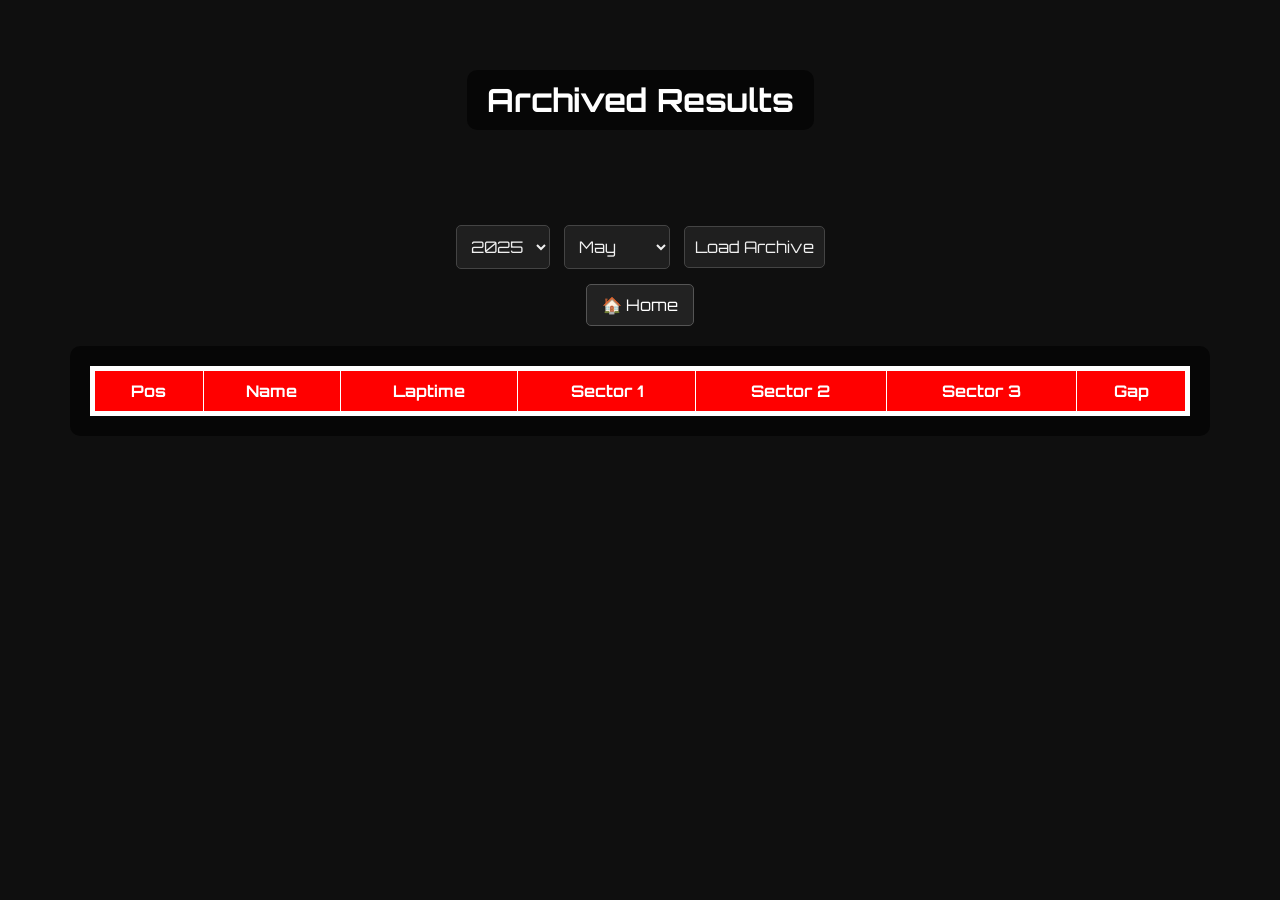
==== archive.html @ 59528e4c "small text update to correct formatting" ====
<!DOCTYPE html> 
<html lang="en">
<head>
  <meta charset="UTF-8" />
  <meta name="viewport" content="width=device-width, initial-scale=1" />
  <title>Archived Results</title>

  <link href="https://fonts.googleapis.com/css2?family=Orbitron:wght@400;700&display=swap" rel="stylesheet" />

  <style>
    body {
      font-family: 'Orbitron', sans-serif;
      margin: 0;
      background-color: #0f0f0f;
      color: #f0f0f0;
    }

    header {
      background: url('https://images.pexels.com/photos/2770516/pexels-photo-2770516.jpeg?auto=compress&cs=tinysrgb&w=1260&h=750&dpr=1') no-repeat center center;
      background-size: cover;
      height: 200px;
      display: flex;
      align-items: center;
      justify-content: center;
    }

    header h1 {
      background-color: rgba(0, 0, 0, 0.6);
      padding: 10px 20px;
      border-radius: 10px;
      font-size: 2em;
      color: #fff;
    }

    .controls {
      padding: 20px;
      text-align: center;
    }

    .controls select,
    .controls button {
      font-family: 'Orbitron', sans-serif;
      font-size: 1em;
      margin: 5px;
      padding: 10px;
      background-color: #1f1f1f;
      color: #f0f0f0;
      border: 1px solid #444;
      border-radius: 5px;
    }

    .controls button:hover {
      background-color: #333;
      cursor: pointer;
    }

    .home-button {
      margin-top: 10px;
      display: inline-block;
      text-decoration: none;
      font-family: 'Orbitron', sans-serif;
      font-size: 1em;
      background-color: #222;
      color: #fff;
      padding: 10px 15px;
      border-radius: 5px;
      border: 1px solid #555;
    }

    .home-button:hover {
      background-color: #444;
    }

    /* === Overlay container for the table === */
    .overlay {
      background-color: rgba(0, 0, 0, 0.6);
      padding: 20px;
      margin: 0 auto 40px;
      max-width: 1100px;
      border-radius: 10px;
    }

    /* === Table styling === */
    table {
      width: 100%;
      border-collapse: collapse;
      border: 5px solid white;
      font-size: 1em;
    }

    th, td {
      border: 1px solid white;
      padding: 10px;
      text-align: center;
      font-variant-numeric: tabular-nums;
    }

    th {
      background-color: red;
      color: white;
    }

    /* Medal row background colors */
    .gold {
      background-color: #ffd700;
      color: #000;
      font-weight: bold;
    }

    .silver {
      background-color: #c0c0c0;
      color: #000;
      font-weight: bold;
    }

    .bronze {
      background-color: #cd7f32;
      color: #000;
      font-weight: bold;
    }

    /* Fastest sector times styling */
    td.fastest {
      background-color: purple;
      color: white;
      font-weight: 700;
      font-family: 'Orbitron', monospace;
    }
  </style>
</head>

<body>
  <header>
    <h1 id="event-header">Archived Results</h1>
  </header>

  <div class="controls">
    <select id="yearSelect">
      <option value="2025">2025</option>
    </select>
    <select id="monthSelect">
      <option value="May">May</option>
      <option value="June">June</option>
      <option value="July">July</option>
       <option value="August">August</option>
    </select>
    <button onclick="loadArchive()">Load Archive</button>
    <br />
    <a class="home-button" href="index.html">🏠 Home</a>
  </div>

  <main>
    <div class="overlay">
      <table id="leaderboard">
        <thead>
          <tr>
            <th>Pos</th>
            <th>Name</th>
            <th>Laptime</th>
            <th>Sector 1</th>
            <th>Sector 2</th>
            <th>Sector 3</th>
            <th>Gap</th>
          </tr>
        </thead>
        <tbody></tbody>
      </table>
    </div>
  </main>

  <script>
    // Convert lap time string (e.g. "1:23.456" or "83.456") to seconds (number)
    function parseLapTime(lapTime) {
      if (!lapTime) return Infinity;
      const parts = lapTime.split(':');
      if (parts.length === 2) {
        // format mm:ss.sss
        return parseFloat(parts[0]) * 60 + parseFloat(parts[1]);
      } else {
        // format ss.sss
        return parseFloat(lapTime);
      }
    }

    // Format seconds back to mm:ss.sss or ss.sss string
    function formatLapTime(seconds) {
      if (seconds === Infinity) return '-';
      if (seconds >= 60) {
        const m = Math.floor(seconds / 60);
        const s = (seconds % 60).toFixed(3);
        return `${m}:${s.padStart(6, '0')}`;
      }
      return seconds.toFixed(3);
    }

    function loadArchive() {
      const year = document.getElementById('yearSelect').value;
      const month = document.getElementById('monthSelect').value;
      const filePath = `data/archive/${month.toUpperCase()}${year}_RESULTS.json`;

      fetch(filePath)
        .then(response => {
          if (!response.ok) throw new Error('Network response was not ok');
          return response.json();
        })
        .then(data => {
          const tbody = document.querySelector("#leaderboard tbody");
          tbody.innerHTML = "";

          // Set header
          document.getElementById('event-header').textContent = `${data.track} – ${data.variant} – ${data.car}`;

          // Sort results by lap time ascending
          const sortedResults = data.results.slice().sort((a, b) => {
            return parseLapTime(a.laptime) - parseLapTime(b.laptime);
          });

          const fastestTime = parseLapTime(sortedResults[0]?.laptime);

          // Find fastest sector times
          const fastestSector1 = Math.min(...sortedResults.map(r => parseLapTime(r.sector1)));
          const fastestSector2 = Math.min(...sortedResults.map(r => parseLapTime(r.sector2)));
          const fastestSector3 = Math.min(...sortedResults.map(r => parseLapTime(r.sector3)));

          sortedResults.forEach((entry, index) => {
            const row = document.createElement("tr");

            // Add medal classes
            if (index === 0) row.classList.add("gold");
            else if (index === 1) row.classList.add("silver");
            else if (index === 2) row.classList.add("bronze");

            // Calculate gap from fastest lap
            const lapSeconds = parseLapTime(entry.laptime);
            const gapSeconds = lapSeconds - fastestTime;

            row.innerHTML = `
              <td>${index + 1}</td>
              <td>${entry.name}</td>
              <td>${entry.laptime}</td>
              <td class="${parseLapTime(entry.sector1) === fastestSector1 ? 'fastest' : ''}">${entry.sector1}</td>
              <td class="${parseLapTime(entry.sector2) === fastestSector2 ? 'fastest' : ''}">${entry.sector2}</td>
              <td class="${parseLapTime(entry.sector3) === fastestSector3 ? 'fastest' : ''}">${entry.sector3}</td>
              <td>${gapSeconds === 0 ? '-' : '+' + formatLapTime(gapSeconds)}</td>
            `;
            tbody.appendChild(row);
          });
        })
        .catch(error => {
          console.error("Error loading archive:", error);
          document.querySelector("#leaderboard tbody").innerHTML = `<tr><td colspan="7">Error loading results</td></tr>`;
        });
    }
  </script>
</body>
</html>
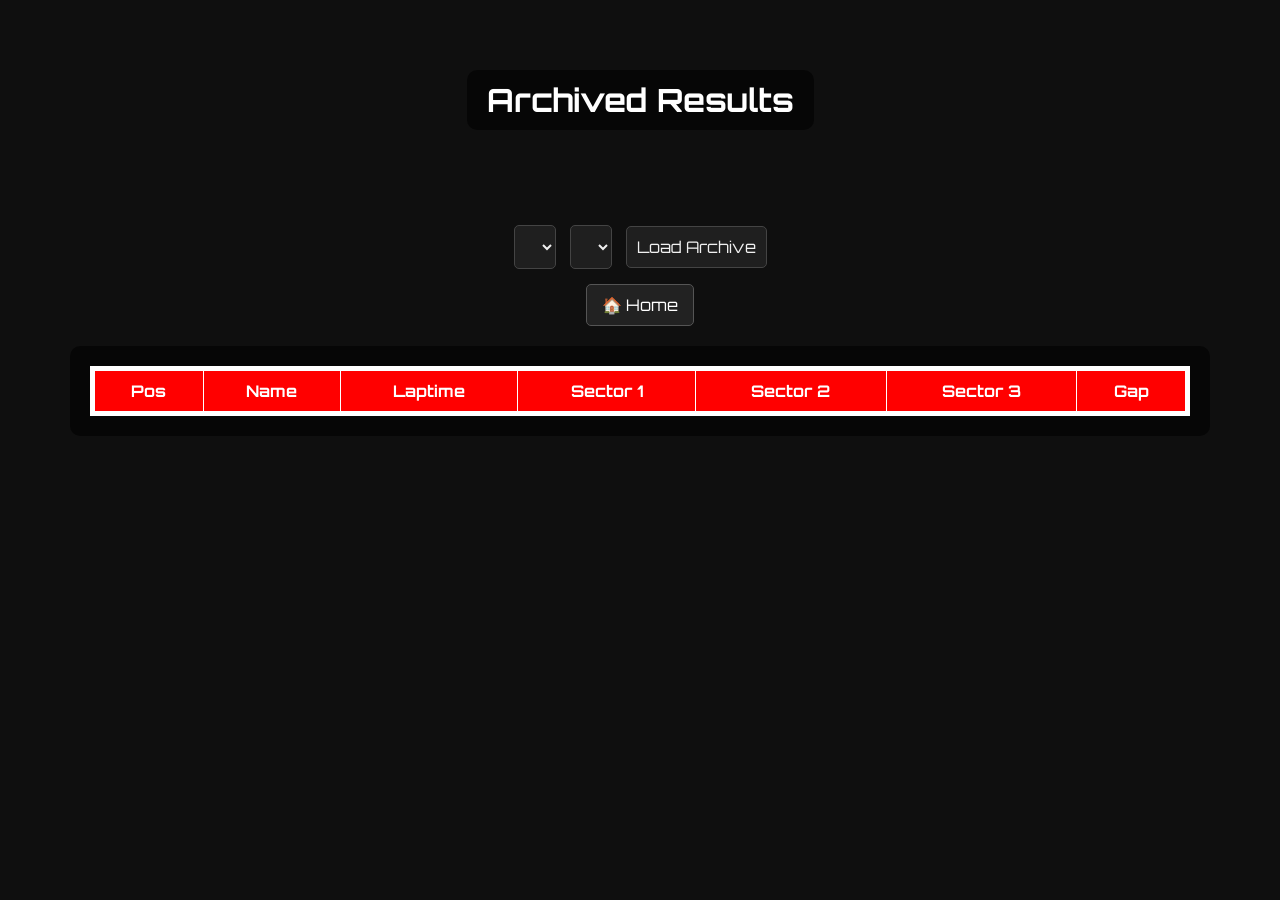
==== commit 58bf55a0: "dynamic drop down boxes reading from archive index" ====
--- a/archive.html
+++ b/archive.html
@@ -1,4 +1,4 @@
-<!DOCTYPE html> 
+<!DOCTYPE html>
 <html lang="en">
 <head>
   <meta charset="UTF-8" />
@@ -14,7 +14,6 @@
       background-color: #0f0f0f;
       color: #f0f0f0;
     }
-
     header {
       background: url('https://images.pexels.com/photos/2770516/pexels-photo-2770516.jpeg?auto=compress&cs=tinysrgb&w=1260&h=750&dpr=1') no-repeat center center;
       background-size: cover;
@@ -23,7 +22,6 @@
       align-items: center;
       justify-content: center;
     }
-
     header h1 {
       background-color: rgba(0, 0, 0, 0.6);
       padding: 10px 20px;
@@ -31,12 +29,10 @@
       font-size: 2em;
       color: #fff;
     }
-
     .controls {
       padding: 20px;
       text-align: center;
     }
-
     .controls select,
     .controls button {
       font-family: 'Orbitron', sans-serif;
@@ -48,12 +44,10 @@
       border: 1px solid #444;
       border-radius: 5px;
     }
-
     .controls button:hover {
       background-color: #333;
       cursor: pointer;
     }
-
     .home-button {
       margin-top: 10px;
       display: inline-block;
@@ -66,12 +60,9 @@
       border-radius: 5px;
       border: 1px solid #555;
     }
-
     .home-button:hover {
       background-color: #444;
     }
-
-    /* === Overlay container for the table === */
     .overlay {
       background-color: rgba(0, 0, 0, 0.6);
       padding: 20px;
@@ -79,47 +70,25 @@
       max-width: 1100px;
       border-radius: 10px;
     }
-
-    /* === Table styling === */
     table {
       width: 100%;
       border-collapse: collapse;
       border: 5px solid white;
       font-size: 1em;
     }
-
     th, td {
       border: 1px solid white;
       padding: 10px;
       text-align: center;
       font-variant-numeric: tabular-nums;
     }
-
     th {
       background-color: red;
       color: white;
     }
-
-    /* Medal row background colors */
-    .gold {
-      background-color: #ffd700;
-      color: #000;
-      font-weight: bold;
-    }
-
-    .silver {
-      background-color: #c0c0c0;
-      color: #000;
-      font-weight: bold;
-    }
-
-    .bronze {
-      background-color: #cd7f32;
-      color: #000;
-      font-weight: bold;
-    }
-
-    /* Fastest sector times styling */
+    .gold { background-color: #ffd700; color: #000; font-weight: bold; }
+    .silver { background-color: #c0c0c0; color: #000; font-weight: bold; }
+    .bronze { background-color: #cd7f32; color: #000; font-weight: bold; }
     td.fastest {
       background-color: purple;
       color: white;
@@ -135,15 +104,8 @@
   </header>
 
   <div class="controls">
-    <select id="yearSelect">
-      <option value="2025">2025</option>
-    </select>
-    <select id="monthSelect">
-      <option value="May">May</option>
-      <option value="June">June</option>
-      <option value="July">July</option>
-       <option value="August">August</option>
-    </select>
+    <select id="yearSelect"></select>
+    <select id="monthSelect"></select>
     <button onclick="loadArchive()">Load Archive</button>
     <br />
     <a class="home-button" href="index.html">🏠 Home</a>
@@ -169,20 +131,19 @@
   </main>
 
   <script>
-    // Convert lap time string (e.g. "1:23.456" or "83.456") to seconds (number)
+    const MONTH_ORDER = [
+      "January","February","March","April","May","June",
+      "July","August","September","October","November","December"
+    ];
+
     function parseLapTime(lapTime) {
       if (!lapTime) return Infinity;
       const parts = lapTime.split(':');
-      if (parts.length === 2) {
-        // format mm:ss.sss
-        return parseFloat(parts[0]) * 60 + parseFloat(parts[1]);
-      } else {
-        // format ss.sss
-        return parseFloat(lapTime);
-      }
-    }
-
-    // Format seconds back to mm:ss.sss or ss.sss string
+      return parts.length === 2
+        ? parseFloat(parts[0]) * 60 + parseFloat(parts[1])
+        : parseFloat(lapTime);
+    }
+
     function formatLapTime(seconds) {
       if (seconds === Infinity) return '-';
       if (seconds >= 60) {
@@ -193,10 +154,67 @@
       return seconds.toFixed(3);
     }
 
+    async function loadIndex() {
+      try {
+        const res = await fetch('data/archive/index.json');
+        if (!res.ok) throw new Error('Failed to load index.json');
+        const files = await res.json();
+
+        const entries = files.map(file => {
+          const match = file.match(/^([A-Z]+)(\d{4})_RESULTS\.json$/);
+          if (!match) return null;
+          const month = match[1];
+          const year = match[2];
+          return { file, month, year: parseInt(year) };
+        }).filter(Boolean);
+
+        const years = [...new Set(entries.map(e => e.year))].sort((a,b) => b - a);
+
+        const yearSelect = document.getElementById('yearSelect');
+        const monthSelect = document.getElementById('monthSelect');
+
+        years.forEach(y => {
+          const opt = document.createElement('option');
+          opt.value = y;
+          opt.textContent = y;
+          yearSelect.appendChild(opt);
+        });
+
+        yearSelect.addEventListener('change', () => {
+          populateMonths(entries, parseInt(yearSelect.value));
+        });
+
+        populateMonths(entries, years[0]);
+      } catch (err) {
+        console.error('Error loading index.json:', err);
+      }
+    }
+
+    function populateMonths(entries, year) {
+      const monthSelect = document.getElementById('monthSelect');
+      monthSelect.innerHTML = '';
+
+      const monthsForYear = entries
+        .filter(e => e.year === year)
+        .map(e => e.month)
+        .sort((a, b) => MONTH_ORDER.indexOf(capitalize(a)) - MONTH_ORDER.indexOf(capitalize(b)));
+
+      monthsForYear.forEach(m => {
+        const opt = document.createElement('option');
+        opt.value = capitalize(m);
+        opt.textContent = capitalize(m);
+        monthSelect.appendChild(opt);
+      });
+    }
+
+    function capitalize(s) {
+      return s.charAt(0) + s.slice(1).toLowerCase();
+    }
+
     function loadArchive() {
       const year = document.getElementById('yearSelect').value;
-      const month = document.getElementById('monthSelect').value;
-      const filePath = `data/archive/${month.toUpperCase()}${year}_RESULTS.json`;
+      const month = document.getElementById('monthSelect').value.toUpperCase();
+      const filePath = `data/archive/${month}${year}_RESULTS.json`;
 
       fetch(filePath)
         .then(response => {
@@ -207,30 +225,24 @@
           const tbody = document.querySelector("#leaderboard tbody");
           tbody.innerHTML = "";
 
-          // Set header
-          document.getElementById('event-header').textContent = `${data.track} – ${data.variant} – ${data.car}`;
-
-          // Sort results by lap time ascending
-          const sortedResults = data.results.slice().sort((a, b) => {
-            return parseLapTime(a.laptime) - parseLapTime(b.laptime);
-          });
+          document.getElementById('event-header').textContent =
+            `${data.track} – ${data.variant} – ${data.car}`;
+
+          const sortedResults = data.results.slice().sort((a, b) =>
+            parseLapTime(a.laptime) - parseLapTime(b.laptime)
+          );
 
           const fastestTime = parseLapTime(sortedResults[0]?.laptime);
-
-          // Find fastest sector times
           const fastestSector1 = Math.min(...sortedResults.map(r => parseLapTime(r.sector1)));
           const fastestSector2 = Math.min(...sortedResults.map(r => parseLapTime(r.sector2)));
           const fastestSector3 = Math.min(...sortedResults.map(r => parseLapTime(r.sector3)));
 
           sortedResults.forEach((entry, index) => {
             const row = document.createElement("tr");
-
-            // Add medal classes
             if (index === 0) row.classList.add("gold");
             else if (index === 1) row.classList.add("silver");
             else if (index === 2) row.classList.add("bronze");
 
-            // Calculate gap from fastest lap
             const lapSeconds = parseLapTime(entry.laptime);
             const gapSeconds = lapSeconds - fastestTime;
 
@@ -248,9 +260,12 @@
         })
         .catch(error => {
           console.error("Error loading archive:", error);
-          document.querySelector("#leaderboard tbody").innerHTML = `<tr><td colspan="7">Error loading results</td></tr>`;
+          document.querySelector("#leaderboard tbody").innerHTML =
+            `<tr><td colspan="7">Error loading results</td></tr>`;
         });
     }
+
+    loadIndex();
   </script>
 </body>
 </html>
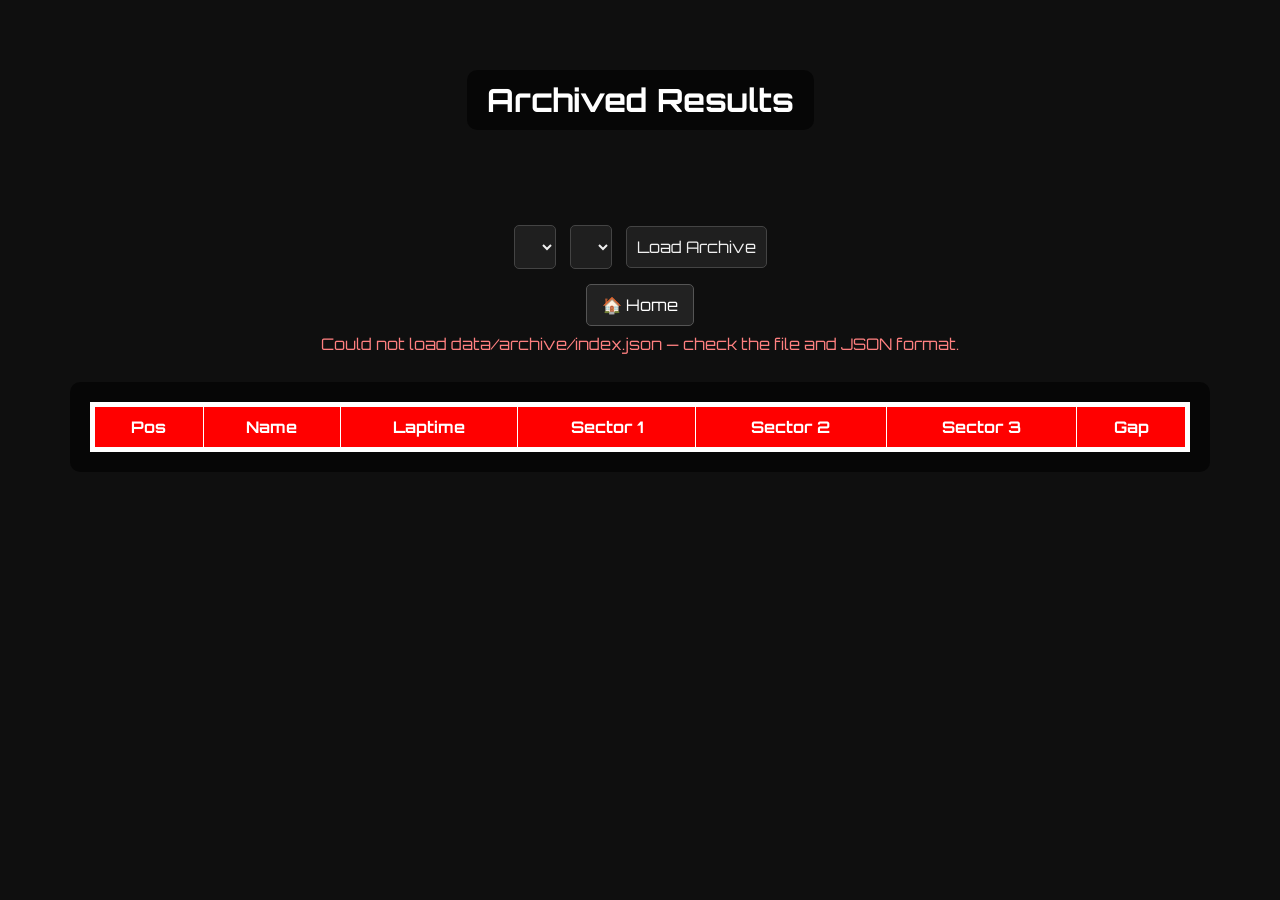
==== commit 9d775cb2: "archieve bug squashing" ====
--- a/archive.html
+++ b/archive.html
@@ -95,6 +95,7 @@
       font-weight: 700;
       font-family: 'Orbitron', monospace;
     }
+    #error-message { color: #ff8080; text-align:center; margin: 8px 0; }
   </style>
 </head>
 
@@ -109,6 +110,7 @@
     <button onclick="loadArchive()">Load Archive</button>
     <br />
     <a class="home-button" href="index.html">🏠 Home</a>
+    <div id="error-message"></div>
   </div>
 
   <main>
@@ -131,17 +133,19 @@
   </main>
 
   <script>
-    const MONTH_ORDER = [
-      "January","February","March","April","May","June",
-      "July","August","September","October","November","December"
-    ];
+    // month ordering
+    const MONTH_ORDER = ["January","February","March","April","May","June","July","August","September","October","November","December"];
+
+    function capitalize(s){
+      if(!s) return s;
+      return s[0].toUpperCase() + s.slice(1).toLowerCase();
+    }
 
     function parseLapTime(lapTime) {
       if (!lapTime) return Infinity;
-      const parts = lapTime.split(':');
-      return parts.length === 2
-        ? parseFloat(parts[0]) * 60 + parseFloat(parts[1])
-        : parseFloat(lapTime);
+      const parts = String(lapTime).split(':');
+      if (parts.length === 2) return parseFloat(parts[0]) * 60 + parseFloat(parts[1]);
+      return parseFloat(lapTime);
     }
 
     function formatLapTime(seconds) {
@@ -154,24 +158,58 @@
       return seconds.toFixed(3);
     }
 
+    // Robust index.json loader and dropdown population
     async function loadIndex() {
+      const errEl = document.getElementById('error-message');
       try {
-        const res = await fetch('data/archive/index.json');
-        if (!res.ok) throw new Error('Failed to load index.json');
-        const files = await res.json();
-
-        const entries = files.map(file => {
-          const match = file.match(/^([A-Z]+)(\d{4})_RESULTS\.json$/);
-          if (!match) return null;
-          const month = match[1];
-          const year = match[2];
-          return { file, month, year: parseInt(year) };
+        // no-cache to make sure you're seeing latest index
+        const res = await fetch('data/archive/index.json', { cache: 'no-store' });
+        if (!res.ok) throw new Error(`index.json fetch failed (${res.status})`);
+        const raw = await res.json();
+        console.log('index.json content:', raw);
+
+        // Normalize into an array of filename strings
+        let files = [];
+        if (Array.isArray(raw)) {
+          files = raw.slice();
+        } else if (typeof raw === 'object' && raw !== null) {
+          // if it's an object attempt to find a files array or values
+          if (Array.isArray(raw.files)) files = raw.files.slice();
+          else {
+            // flatten object values and pull strings
+            files = Object.values(raw).flat().filter(Boolean);
+          }
+        }
+
+        // map to just the filename (strip paths)
+        files = files.map(f => {
+          if (typeof f !== 'string') return null;
+          const parts = f.split('/');
+          return parts[parts.length - 1].trim();
         }).filter(Boolean);
 
+        // parse filenames like "MAY2025_RESULTS.json" (case-insensitive)
+        const entries = files.map(fn => {
+          const m = fn.match(/([A-Za-z]+)(\d{4})_RESULTS\.json$/i);
+          if (!m) return null;
+          const month = capitalize(m[1]);
+          const year = parseInt(m[2], 10);
+          return { file: fn, month, year };
+        }).filter(Boolean);
+
+        if (entries.length === 0) {
+          errEl.textContent = "No valid archive files found in data/archive/index.json.";
+          console.warn('No parseable entries from index.json:', files);
+          return;
+        }
+
+        // build year list (unique, newest first)
         const years = [...new Set(entries.map(e => e.year))].sort((a,b) => b - a);
 
         const yearSelect = document.getElementById('yearSelect');
         const monthSelect = document.getElementById('monthSelect');
+        yearSelect.innerHTML = '';
+        monthSelect.innerHTML = '';
 
         years.forEach(y => {
           const opt = document.createElement('option');
@@ -180,13 +218,15 @@
           yearSelect.appendChild(opt);
         });
 
-        yearSelect.addEventListener('change', () => {
-          populateMonths(entries, parseInt(yearSelect.value));
-        });
-
+        // when the year changes we populate months for that year
+        yearSelect.addEventListener('change', () => populateMonths(entries, parseInt(yearSelect.value, 10)));
+
+        // populate months for the newest year by default
         populateMonths(entries, years[0]);
+        errEl.textContent = ''; // clear any previous error
       } catch (err) {
         console.error('Error loading index.json:', err);
+        document.getElementById('error-message').textContent = 'Could not load data/archive/index.json — check the file and JSON format.';
       }
     }
 
@@ -194,77 +234,107 @@
       const monthSelect = document.getElementById('monthSelect');
       monthSelect.innerHTML = '';
 
-      const monthsForYear = entries
+      // get months available for year; dedupe and sort by MONTH_ORDER
+      const monthsSet = entries
         .filter(e => e.year === year)
-        .map(e => e.month)
-        .sort((a, b) => MONTH_ORDER.indexOf(capitalize(a)) - MONTH_ORDER.indexOf(capitalize(b)));
-
-      monthsForYear.forEach(m => {
+        .map(e => e.month);
+
+      const uniqueMonths = [...new Set(monthsSet)].sort((a,b) => {
+        return MONTH_ORDER.indexOf(capitalize(a)) - MONTH_ORDER.indexOf(capitalize(b));
+      });
+
+      // Fill select in calendar order (Jan -> Dec)
+      uniqueMonths.forEach(m => {
         const opt = document.createElement('option');
-        opt.value = capitalize(m);
-        opt.textContent = capitalize(m);
+        opt.value = m;
+        opt.textContent = m;
         monthSelect.appendChild(opt);
       });
-    }
-
-    function capitalize(s) {
-      return s.charAt(0) + s.slice(1).toLowerCase();
-    }
-
-    function loadArchive() {
+
+      // Select latest available month by default (the last item because sorted Jan->Dec)
+      if (uniqueMonths.length) {
+        monthSelect.selectedIndex = uniqueMonths.length - 1;
+      }
+    }
+
+    // load the chosen archive file and display it
+    async function loadArchive() {
       const year = document.getElementById('yearSelect').value;
-      const month = document.getElementById('monthSelect').value.toUpperCase();
-      const filePath = `data/archive/${month}${year}_RESULTS.json`;
-
-      fetch(filePath)
-        .then(response => {
-          if (!response.ok) throw new Error('Network response was not ok');
-          return response.json();
-        })
-        .then(data => {
-          const tbody = document.querySelector("#leaderboard tbody");
-          tbody.innerHTML = "";
-
-          document.getElementById('event-header').textContent =
-            `${data.track} – ${data.variant} – ${data.car}`;
-
-          const sortedResults = data.results.slice().sort((a, b) =>
-            parseLapTime(a.laptime) - parseLapTime(b.laptime)
-          );
-
-          const fastestTime = parseLapTime(sortedResults[0]?.laptime);
-          const fastestSector1 = Math.min(...sortedResults.map(r => parseLapTime(r.sector1)));
-          const fastestSector2 = Math.min(...sortedResults.map(r => parseLapTime(r.sector2)));
-          const fastestSector3 = Math.min(...sortedResults.map(r => parseLapTime(r.sector3)));
-
-          sortedResults.forEach((entry, index) => {
-            const row = document.createElement("tr");
-            if (index === 0) row.classList.add("gold");
-            else if (index === 1) row.classList.add("silver");
-            else if (index === 2) row.classList.add("bronze");
-
-            const lapSeconds = parseLapTime(entry.laptime);
-            const gapSeconds = lapSeconds - fastestTime;
-
-            row.innerHTML = `
-              <td>${index + 1}</td>
-              <td>${entry.name}</td>
-              <td>${entry.laptime}</td>
-              <td class="${parseLapTime(entry.sector1) === fastestSector1 ? 'fastest' : ''}">${entry.sector1}</td>
-              <td class="${parseLapTime(entry.sector2) === fastestSector2 ? 'fastest' : ''}">${entry.sector2}</td>
-              <td class="${parseLapTime(entry.sector3) === fastestSector3 ? 'fastest' : ''}">${entry.sector3}</td>
-              <td>${gapSeconds === 0 ? '-' : '+' + formatLapTime(gapSeconds)}</td>
-            `;
-            tbody.appendChild(row);
-          });
-        })
-        .catch(error => {
-          console.error("Error loading archive:", error);
-          document.querySelector("#leaderboard tbody").innerHTML =
-            `<tr><td colspan="7">Error loading results</td></tr>`;
+      const month = document.getElementById('monthSelect').value;
+      if (!year || !month) {
+        document.getElementById('error-message').textContent = 'Please select year and month.';
+        return;
+      }
+      document.getElementById('error-message').textContent = '';
+
+      // fetch index.json again to find the exact filename (safer than constructing name)
+      try {
+        const res = await fetch('data/archive/index.json', { cache: 'no-store' });
+        const raw = await res.json();
+        let files = Array.isArray(raw) ? raw.slice() : (Array.isArray(raw.files) ? raw.files.slice() : Object.values(raw).flat());
+        files = files.map(f => (typeof f === 'string' ? f.split('/').pop().trim() : null)).filter(Boolean);
+
+        // find the entry matching month/year (case-insensitive)
+        const match = files.find(fn => {
+          const m = fn.match(/([A-Za-z]+)(\d{4})_RESULTS\.json$/i);
+          if (!m) return false;
+          return m[1].toLowerCase() === month.toLowerCase() && m[2] === String(year);
         });
-    }
-
+
+        if (!match) {
+          document.querySelector("#leaderboard tbody").innerHTML = `<tr><td colspan="7">Archive file not listed in index.json</td></tr>`;
+          return;
+        }
+
+        const filePath = `data/archive/${match}`;
+        const r = await fetch(filePath, { cache: 'no-store' });
+        if (!r.ok) throw new Error(`Failed to fetch ${filePath} (${r.status})`);
+        const data = await r.json();
+
+        // populate table
+        const tbody = document.querySelector("#leaderboard tbody");
+        tbody.innerHTML = '';
+
+        document.getElementById('event-header').textContent = `${data.track} – ${data.variant || ''} – ${data.car}`;
+
+        const sortedResults = (data.results || []).slice().sort((a,b) => parseLapTime(a.laptime) - parseLapTime(b.laptime));
+        if (sortedResults.length === 0) {
+          tbody.innerHTML = `<tr><td colspan="7">No results in this archive file.</td></tr>`;
+          return;
+        }
+
+        const fastestTime = parseLapTime(sortedResults[0].laptime);
+        const fastestSector1 = Math.min(...sortedResults.map(r => parseLapTime(r.sector1)));
+        const fastestSector2 = Math.min(...sortedResults.map(r => parseLapTime(r.sector2)));
+        const fastestSector3 = Math.min(...sortedResults.map(r => parseLapTime(r.sector3)));
+
+        sortedResults.forEach((entry, index) => {
+          const row = document.createElement('tr');
+          if (index === 0) row.classList.add('gold');
+          else if (index === 1) row.classList.add('silver');
+          else if (index === 2) row.classList.add('bronze');
+
+          const lapSeconds = parseLapTime(entry.laptime);
+          const gapSeconds = lapSeconds - fastestTime;
+          row.innerHTML = `
+            <td>${index + 1}</td>
+            <td>${entry.name}</td>
+            <td>${entry.laptime}</td>
+            <td class="${parseLapTime(entry.sector1) === fastestSector1 ? 'fastest' : ''}">${entry.sector1}</td>
+            <td class="${parseLapTime(entry.sector2) === fastestSector2 ? 'fastest' : ''}">${entry.sector2}</td>
+            <td class="${parseLapTime(entry.sector3) === fastestSector3 ? 'fastest' : ''}">${entry.sector3}</td>
+            <td>${gapSeconds === 0 ? '-' : '+' + formatLapTime(gapSeconds)}</td>
+          `;
+          tbody.appendChild(row);
+        });
+
+      } catch (err) {
+        console.error('Error loading archive:', err);
+        document.querySelector("#leaderboard tbody").innerHTML = `<tr><td colspan="7">Error loading results</td></tr>`;
+      }
+    }
+
+    // start
     loadIndex();
   </script>
 </body>
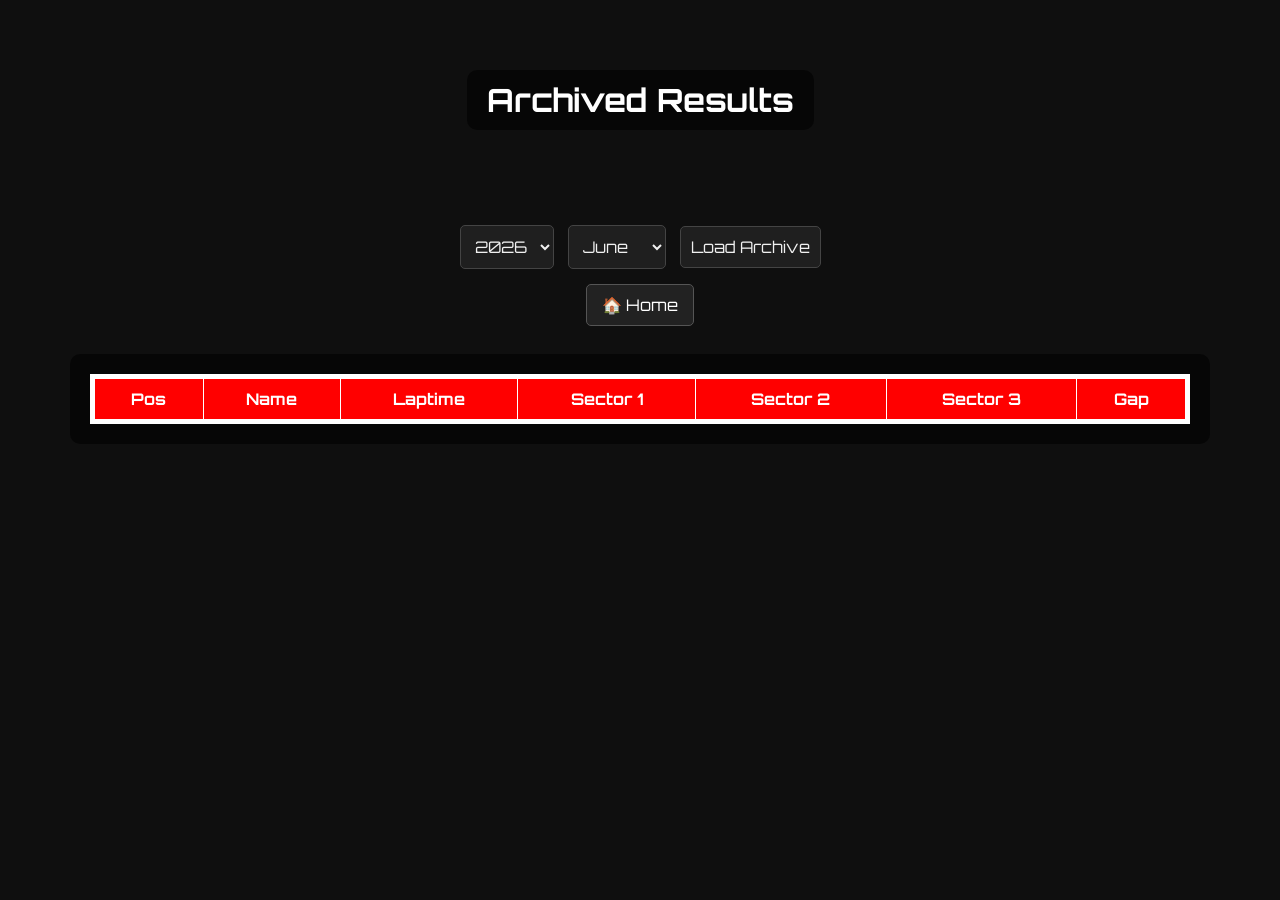
==== commit f610b886: "Add Monthly TT PB asterisk display" ====
--- a/archive.html
+++ b/archive.html
@@ -95,6 +95,29 @@
       font-weight: 700;
       font-family: 'Orbitron', monospace;
     }
+    .lap-pb-wrap {
+      position: relative;
+      display: inline-block;
+    }
+
+    .lap-pb-asterisk {
+      position: absolute;
+      left: 100%;
+      top: -0.35em;
+      margin-left: 1px;
+      font-size: 0.68em;
+      line-height: 1;
+      font-weight: 700;
+    }
+
+    .pb-footnote {
+      margin: 8px 0 0;
+      text-align: right;
+      font-size: 0.75rem;
+      color: #ffd166;
+      font-weight: 700;
+    }
+
     #error-message { color: #ff8080; text-align:center; margin: 8px 0; }
   </style>
 </head>
@@ -129,6 +152,7 @@
         </thead>
         <tbody></tbody>
       </table>
+      <div id="pb-footnote" class="pb-footnote" hidden>* PB not set during this Monthly TT.</div>
     </div>
   </main>
 
@@ -294,6 +318,9 @@
         // populate table
         const tbody = document.querySelector("#leaderboard tbody");
         tbody.innerHTML = '';
+        const pbFootnote = document.getElementById('pb-footnote');
+        let hasPbWarning = false;
+        pbFootnote.hidden = true;
 
         document.getElementById('event-header').textContent = `${data.track} – ${data.variant || ''} – ${data.car}`;
 
@@ -316,10 +343,19 @@
 
           const lapSeconds = parseLapTime(entry.laptime);
           const gapSeconds = lapSeconds - fastestTime;
+          const pbDuringChallenge = entry.pb_during_challenge;
+          const lapDisplay = pbDuringChallenge === false
+            ? `<span class="lap-pb-wrap">${entry.laptime}<span class="lap-pb-asterisk">*</span></span>`
+            : entry.laptime;
+
+          if (pbDuringChallenge === false) {
+            hasPbWarning = true;
+          }
+
           row.innerHTML = `
             <td>${index + 1}</td>
             <td>${entry.name}</td>
-            <td>${entry.laptime}</td>
+            <td>${lapDisplay}</td>
             <td class="${parseLapTime(entry.sector1) === fastestSector1 ? 'fastest' : ''}">${entry.sector1}</td>
             <td class="${parseLapTime(entry.sector2) === fastestSector2 ? 'fastest' : ''}">${entry.sector2}</td>
             <td class="${parseLapTime(entry.sector3) === fastestSector3 ? 'fastest' : ''}">${entry.sector3}</td>
@@ -328,6 +364,8 @@
           tbody.appendChild(row);
         });
 
+        pbFootnote.hidden = !hasPbWarning;
+
       } catch (err) {
         console.error('Error loading archive:', err);
         document.querySelector("#leaderboard tbody").innerHTML = `<tr><td colspan="7">Error loading results</td></tr>`;
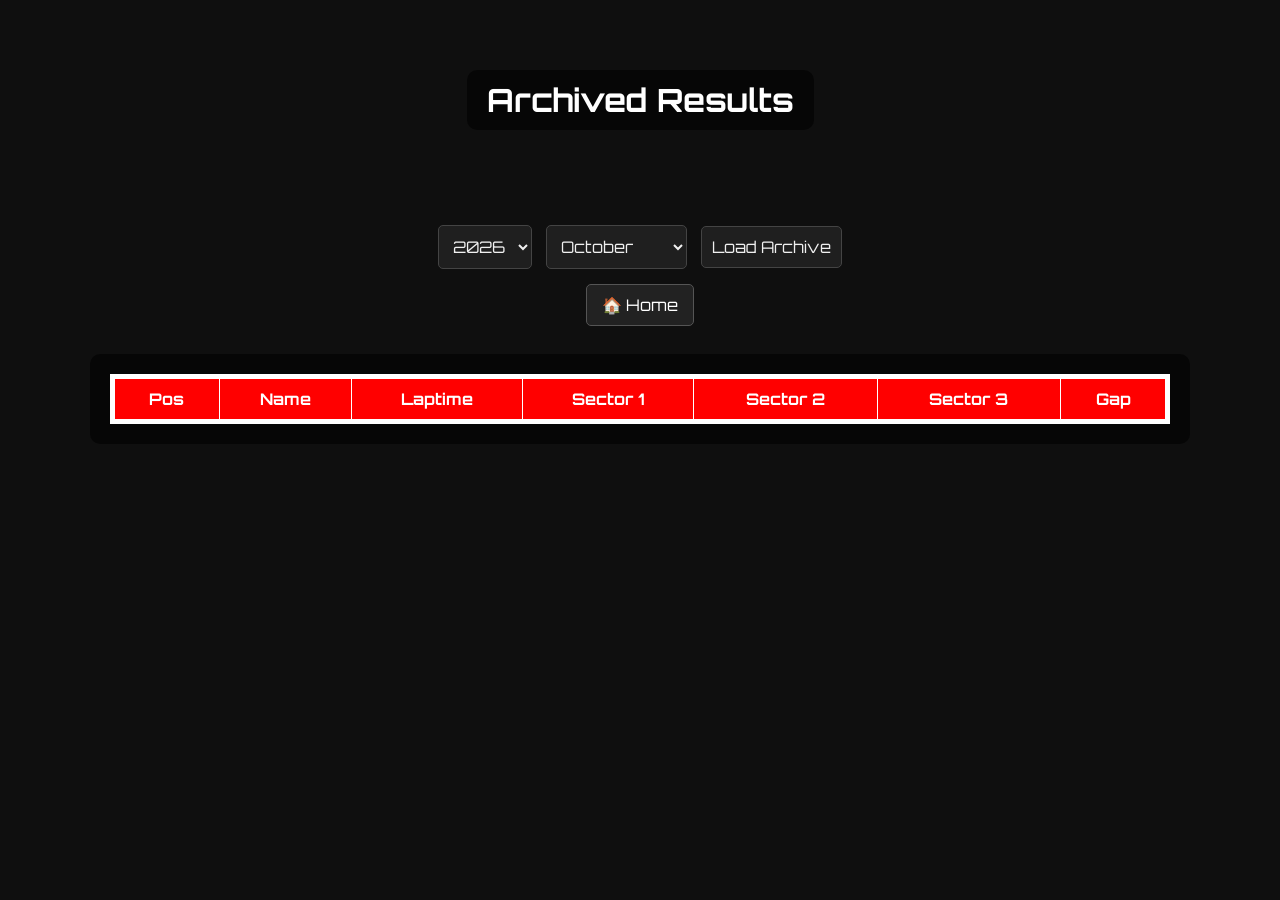
==== commit 0fc6b059: "Fix mobile leaderboard overflow in archive.html" ====
--- a/archive.html
+++ b/archive.html
@@ -13,6 +13,7 @@
       margin: 0;
       background-color: #0f0f0f;
       color: #f0f0f0;
+      overflow-x: hidden;
     }
     header {
       background: url('https://images.pexels.com/photos/2770516/pexels-photo-2770516.jpeg?auto=compress&cs=tinysrgb&w=1260&h=750&dpr=1') no-repeat center center;
@@ -63,15 +64,32 @@
     .home-button:hover {
       background-color: #444;
     }
+    main { box-sizing: border-box; min-width: 0; }
     .overlay {
+      box-sizing: border-box;
+      width: calc(100% - 24px);
+      min-width: 0;
       background-color: rgba(0, 0, 0, 0.6);
       padding: 20px;
       margin: 0 auto 40px;
       max-width: 1100px;
       border-radius: 10px;
     }
+    .leaderboard-scroll {
+      width: 100%;
+      max-width: 100%;
+      overflow-x: auto;
+      -webkit-overflow-scrolling: touch;
+    }
+    .table-scroll-hint {
+      display: none;
+      margin: 0 0 10px;
+      font-size: 0.8rem;
+      color: #d8e5ee;
+    }
     table {
       width: 100%;
+      min-width: 730px;
       border-collapse: collapse;
       border: 5px solid white;
       font-size: 1em;
@@ -118,6 +136,12 @@
       font-weight: 700;
     }
 
+    @media (max-width: 760px) {
+      .overlay { padding: 12px; }
+      .table-scroll-hint { display: block; }
+      header { padding: 12px; box-sizing: border-box; text-align: center; }
+      header h1 { padding: 12px; font-size: clamp(1.25rem, 5vw, 2rem); }
+    }
     #error-message { color: #ff8080; text-align:center; margin: 8px 0; }
   </style>
 </head>
@@ -138,6 +162,8 @@
 
   <main>
     <div class="overlay">
+      <p class="table-scroll-hint">Swipe sideways across the table to see all sectors and the gap.</p>
+      <div class="leaderboard-scroll" role="region" aria-label="Archived leaderboard, scroll horizontally for more columns" tabindex="0">
       <table id="leaderboard">
         <thead>
           <tr>
@@ -152,6 +178,7 @@
         </thead>
         <tbody></tbody>
       </table>
+      </div>
       <div id="pb-footnote" class="pb-footnote" hidden>* PB not set during this Monthly TT.</div>
     </div>
   </main>
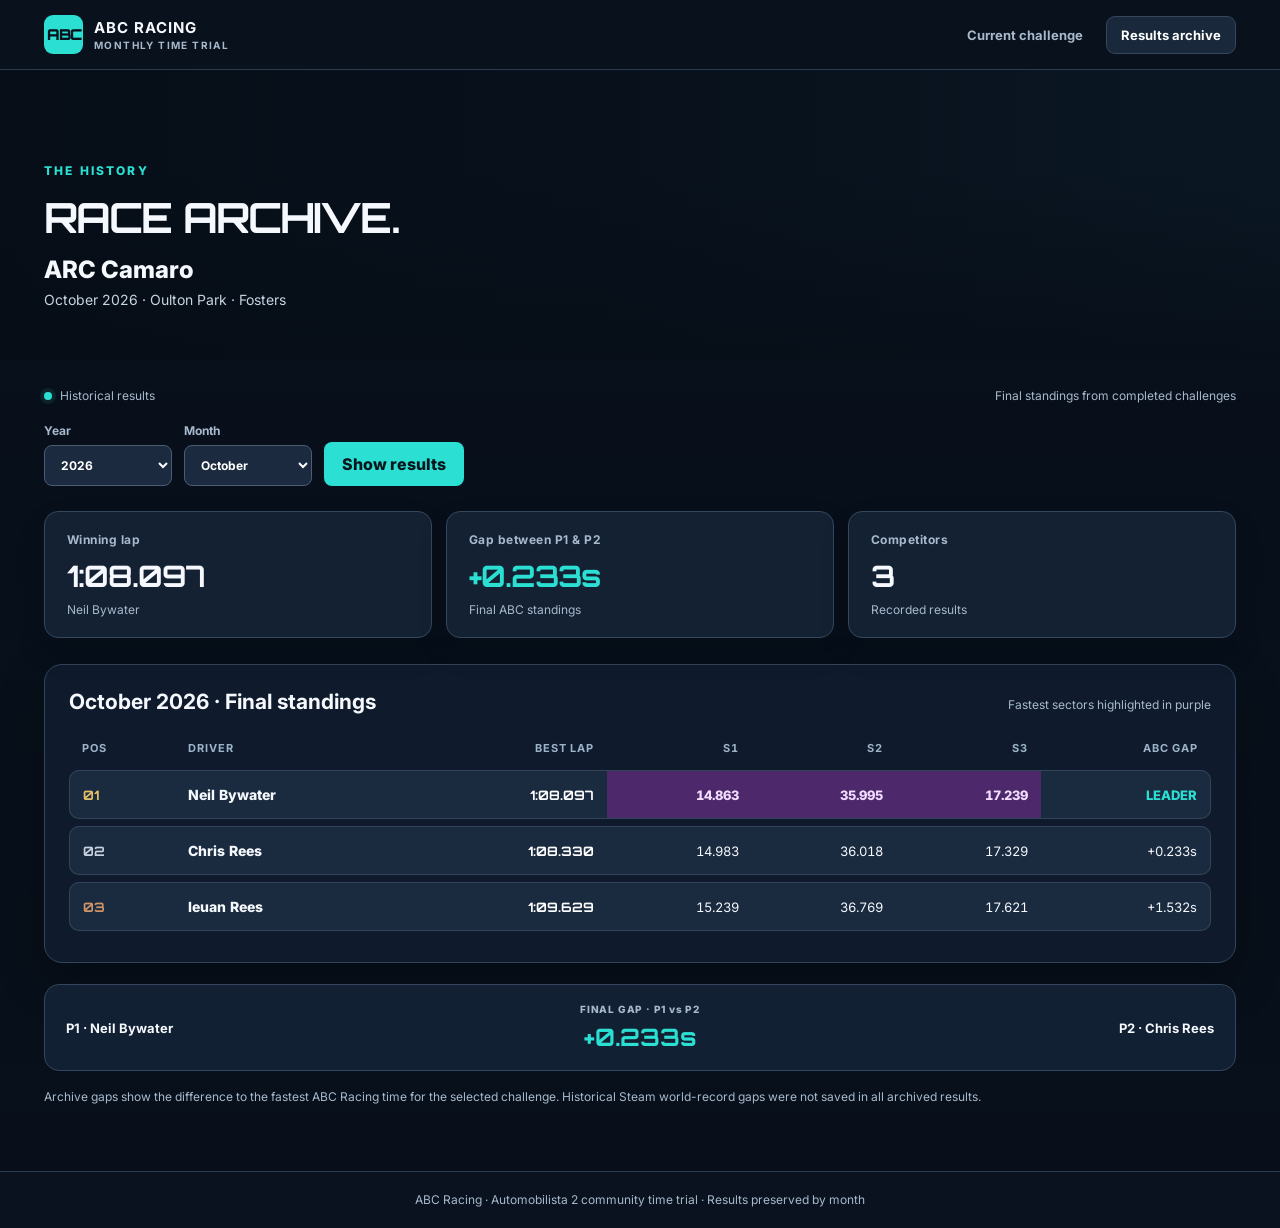
==== commit a0170a09: "Redesign archive.html for responsive racing results" ====
--- a/archive.html
+++ b/archive.html
@@ -1,406 +1,55 @@
-<!DOCTYPE html>
-<html lang="en">
-<head>
-  <meta charset="UTF-8" />
-  <meta name="viewport" content="width=device-width, initial-scale=1" />
-  <title>Archived Results</title>
-
-  <link href="https://fonts.googleapis.com/css2?family=Orbitron:wght@400;700&display=swap" rel="stylesheet" />
-
-  <style>
-    body {
-      font-family: 'Orbitron', sans-serif;
-      margin: 0;
-      background-color: #0f0f0f;
-      color: #f0f0f0;
-      overflow-x: hidden;
-    }
-    header {
-      background: url('https://images.pexels.com/photos/2770516/pexels-photo-2770516.jpeg?auto=compress&cs=tinysrgb&w=1260&h=750&dpr=1') no-repeat center center;
-      background-size: cover;
-      height: 200px;
-      display: flex;
-      align-items: center;
-      justify-content: center;
-    }
-    header h1 {
-      background-color: rgba(0, 0, 0, 0.6);
-      padding: 10px 20px;
-      border-radius: 10px;
-      font-size: 2em;
-      color: #fff;
-    }
-    .controls {
-      padding: 20px;
-      text-align: center;
-    }
-    .controls select,
-    .controls button {
-      font-family: 'Orbitron', sans-serif;
-      font-size: 1em;
-      margin: 5px;
-      padding: 10px;
-      background-color: #1f1f1f;
-      color: #f0f0f0;
-      border: 1px solid #444;
-      border-radius: 5px;
-    }
-    .controls button:hover {
-      background-color: #333;
-      cursor: pointer;
-    }
-    .home-button {
-      margin-top: 10px;
-      display: inline-block;
-      text-decoration: none;
-      font-family: 'Orbitron', sans-serif;
-      font-size: 1em;
-      background-color: #222;
-      color: #fff;
-      padding: 10px 15px;
-      border-radius: 5px;
-      border: 1px solid #555;
-    }
-    .home-button:hover {
-      background-color: #444;
-    }
-    main { box-sizing: border-box; min-width: 0; }
-    .overlay {
-      box-sizing: border-box;
-      width: calc(100% - 24px);
-      min-width: 0;
-      background-color: rgba(0, 0, 0, 0.6);
-      padding: 20px;
-      margin: 0 auto 40px;
-      max-width: 1100px;
-      border-radius: 10px;
-    }
-    .leaderboard-scroll {
-      width: 100%;
-      max-width: 100%;
-      overflow-x: auto;
-      -webkit-overflow-scrolling: touch;
-    }
-    .table-scroll-hint {
-      display: none;
-      margin: 0 0 10px;
-      font-size: 0.8rem;
-      color: #d8e5ee;
-    }
-    table {
-      width: 100%;
-      min-width: 730px;
-      border-collapse: collapse;
-      border: 5px solid white;
-      font-size: 1em;
-    }
-    th, td {
-      border: 1px solid white;
-      padding: 10px;
-      text-align: center;
-      font-variant-numeric: tabular-nums;
-    }
-    th {
-      background-color: red;
-      color: white;
-    }
-    .gold { background-color: #ffd700; color: #000; font-weight: bold; }
-    .silver { background-color: #c0c0c0; color: #000; font-weight: bold; }
-    .bronze { background-color: #cd7f32; color: #000; font-weight: bold; }
-    td.fastest {
-      background-color: purple;
-      color: white;
-      font-weight: 700;
-      font-family: 'Orbitron', monospace;
-    }
-    .lap-pb-wrap {
-      position: relative;
-      display: inline-block;
-    }
-
-    .lap-pb-asterisk {
-      position: absolute;
-      left: 100%;
-      top: -0.35em;
-      margin-left: 1px;
-      font-size: 0.68em;
-      line-height: 1;
-      font-weight: 700;
-    }
-
-    .pb-footnote {
-      margin: 8px 0 0;
-      text-align: right;
-      font-size: 0.75rem;
-      color: #ffd166;
-      font-weight: 700;
-    }
-
-    @media (max-width: 760px) {
-      .overlay { padding: 12px; }
-      .table-scroll-hint { display: block; }
-      header { padding: 12px; box-sizing: border-box; text-align: center; }
-      header h1 { padding: 12px; font-size: clamp(1.25rem, 5vw, 2rem); }
-    }
-    #error-message { color: #ff8080; text-align:center; margin: 8px 0; }
-  </style>
-</head>
-
-<body>
-  <header>
-    <h1 id="event-header">Archived Results</h1>
-  </header>
-
-  <div class="controls">
-    <select id="yearSelect"></select>
-    <select id="monthSelect"></select>
-    <button onclick="loadArchive()">Load Archive</button>
-    <br />
-    <a class="home-button" href="index.html">🏠 Home</a>
-    <div id="error-message"></div>
-  </div>
-
-  <main>
-    <div class="overlay">
-      <p class="table-scroll-hint">Swipe sideways across the table to see all sectors and the gap.</p>
-      <div class="leaderboard-scroll" role="region" aria-label="Archived leaderboard, scroll horizontally for more columns" tabindex="0">
-      <table id="leaderboard">
-        <thead>
-          <tr>
-            <th>Pos</th>
-            <th>Name</th>
-            <th>Laptime</th>
-            <th>Sector 1</th>
-            <th>Sector 2</th>
-            <th>Sector 3</th>
-            <th>Gap</th>
-          </tr>
-        </thead>
-        <tbody></tbody>
-      </table>
-      </div>
-      <div id="pb-footnote" class="pb-footnote" hidden>* PB not set during this Monthly TT.</div>
-    </div>
-  </main>
-
-  <script>
-    // month ordering
-    const MONTH_ORDER = ["January","February","March","April","May","June","July","August","September","October","November","December"];
-
-    function capitalize(s){
-      if(!s) return s;
-      return s[0].toUpperCase() + s.slice(1).toLowerCase();
-    }
-
-    function parseLapTime(lapTime) {
-      if (!lapTime) return Infinity;
-      const parts = String(lapTime).split(':');
-      if (parts.length === 2) return parseFloat(parts[0]) * 60 + parseFloat(parts[1]);
-      return parseFloat(lapTime);
-    }
-
-    function formatLapTime(seconds) {
-      if (seconds === Infinity) return '-';
-      if (seconds >= 60) {
-        const m = Math.floor(seconds / 60);
-        const s = (seconds % 60).toFixed(3);
-        return `${m}:${s.padStart(6, '0')}`;
-      }
-      return seconds.toFixed(3);
-    }
-
-    // Robust index.json loader and dropdown population
-    async function loadIndex() {
-      const errEl = document.getElementById('error-message');
-      try {
-        // no-cache to make sure you're seeing latest index
-        const res = await fetch('data/archive/index.json', { cache: 'no-store' });
-        if (!res.ok) throw new Error(`index.json fetch failed (${res.status})`);
-        const raw = await res.json();
-        console.log('index.json content:', raw);
-
-        // Normalize into an array of filename strings
-        let files = [];
-        if (Array.isArray(raw)) {
-          files = raw.slice();
-        } else if (typeof raw === 'object' && raw !== null) {
-          // if it's an object attempt to find a files array or values
-          if (Array.isArray(raw.files)) files = raw.files.slice();
-          else {
-            // flatten object values and pull strings
-            files = Object.values(raw).flat().filter(Boolean);
-          }
-        }
-
-        // map to just the filename (strip paths)
-        files = files.map(f => {
-          if (typeof f !== 'string') return null;
-          const parts = f.split('/');
-          return parts[parts.length - 1].trim();
-        }).filter(Boolean);
-
-        // parse filenames like "MAY2025_RESULTS.json" (case-insensitive)
-        const entries = files.map(fn => {
-          const m = fn.match(/([A-Za-z]+)(\d{4})_RESULTS\.json$/i);
-          if (!m) return null;
-          const month = capitalize(m[1]);
-          const year = parseInt(m[2], 10);
-          return { file: fn, month, year };
-        }).filter(Boolean);
-
-        if (entries.length === 0) {
-          errEl.textContent = "No valid archive files found in data/archive/index.json.";
-          console.warn('No parseable entries from index.json:', files);
-          return;
-        }
-
-        // build year list (unique, newest first)
-        const years = [...new Set(entries.map(e => e.year))].sort((a,b) => b - a);
-
-        const yearSelect = document.getElementById('yearSelect');
-        const monthSelect = document.getElementById('monthSelect');
-        yearSelect.innerHTML = '';
-        monthSelect.innerHTML = '';
-
-        years.forEach(y => {
-          const opt = document.createElement('option');
-          opt.value = y;
-          opt.textContent = y;
-          yearSelect.appendChild(opt);
-        });
-
-        // when the year changes we populate months for that year
-        yearSelect.addEventListener('change', () => populateMonths(entries, parseInt(yearSelect.value, 10)));
-
-        // populate months for the newest year by default
-        populateMonths(entries, years[0]);
-        errEl.textContent = ''; // clear any previous error
-      } catch (err) {
-        console.error('Error loading index.json:', err);
-        document.getElementById('error-message').textContent = 'Could not load data/archive/index.json — check the file and JSON format.';
-      }
-    }
-
-    function populateMonths(entries, year) {
-      const monthSelect = document.getElementById('monthSelect');
-      monthSelect.innerHTML = '';
-
-      // get months available for year; dedupe and sort by MONTH_ORDER
-      const monthsSet = entries
-        .filter(e => e.year === year)
-        .map(e => e.month);
-
-      const uniqueMonths = [...new Set(monthsSet)].sort((a,b) => {
-        return MONTH_ORDER.indexOf(capitalize(a)) - MONTH_ORDER.indexOf(capitalize(b));
-      });
-
-      // Fill select in calendar order (Jan -> Dec)
-      uniqueMonths.forEach(m => {
-        const opt = document.createElement('option');
-        opt.value = m;
-        opt.textContent = m;
-        monthSelect.appendChild(opt);
-      });
-
-      // Select latest available month by default (the last item because sorted Jan->Dec)
-      if (uniqueMonths.length) {
-        monthSelect.selectedIndex = uniqueMonths.length - 1;
-      }
-    }
-
-    // load the chosen archive file and display it
-    async function loadArchive() {
-      const year = document.getElementById('yearSelect').value;
-      const month = document.getElementById('monthSelect').value;
-      if (!year || !month) {
-        document.getElementById('error-message').textContent = 'Please select year and month.';
-        return;
-      }
-      document.getElementById('error-message').textContent = '';
-
-      // fetch index.json again to find the exact filename (safer than constructing name)
-      try {
-        const res = await fetch('data/archive/index.json', { cache: 'no-store' });
-        const raw = await res.json();
-        let files = Array.isArray(raw) ? raw.slice() : (Array.isArray(raw.files) ? raw.files.slice() : Object.values(raw).flat());
-        files = files.map(f => (typeof f === 'string' ? f.split('/').pop().trim() : null)).filter(Boolean);
-
-        // find the entry matching month/year (case-insensitive)
-        const match = files.find(fn => {
-          const m = fn.match(/([A-Za-z]+)(\d{4})_RESULTS\.json$/i);
-          if (!m) return false;
-          return m[1].toLowerCase() === month.toLowerCase() && m[2] === String(year);
-        });
-
-        if (!match) {
-          document.querySelector("#leaderboard tbody").innerHTML = `<tr><td colspan="7">Archive file not listed in index.json</td></tr>`;
-          return;
-        }
-
-        const filePath = `data/archive/${match}`;
-        const r = await fetch(filePath, { cache: 'no-store' });
-        if (!r.ok) throw new Error(`Failed to fetch ${filePath} (${r.status})`);
-        const data = await r.json();
-
-        // populate table
-        const tbody = document.querySelector("#leaderboard tbody");
-        tbody.innerHTML = '';
-        const pbFootnote = document.getElementById('pb-footnote');
-        let hasPbWarning = false;
-        pbFootnote.hidden = true;
-
-        document.getElementById('event-header').textContent = `${data.track} – ${data.variant || ''} – ${data.car}`;
-
-        const sortedResults = (data.results || []).slice().sort((a,b) => parseLapTime(a.laptime) - parseLapTime(b.laptime));
-        if (sortedResults.length === 0) {
-          tbody.innerHTML = `<tr><td colspan="7">No results in this archive file.</td></tr>`;
-          return;
-        }
-
-        const fastestTime = parseLapTime(sortedResults[0].laptime);
-        const fastestSector1 = Math.min(...sortedResults.map(r => parseLapTime(r.sector1)));
-        const fastestSector2 = Math.min(...sortedResults.map(r => parseLapTime(r.sector2)));
-        const fastestSector3 = Math.min(...sortedResults.map(r => parseLapTime(r.sector3)));
-
-        sortedResults.forEach((entry, index) => {
-          const row = document.createElement('tr');
-          if (index === 0) row.classList.add('gold');
-          else if (index === 1) row.classList.add('silver');
-          else if (index === 2) row.classList.add('bronze');
-
-          const lapSeconds = parseLapTime(entry.laptime);
-          const gapSeconds = lapSeconds - fastestTime;
-          const pbDuringChallenge = entry.pb_during_challenge;
-          const lapDisplay = pbDuringChallenge === false
-            ? `<span class="lap-pb-wrap">${entry.laptime}<span class="lap-pb-asterisk">*</span></span>`
-            : entry.laptime;
-
-          if (pbDuringChallenge === false) {
-            hasPbWarning = true;
-          }
-
-          row.innerHTML = `
-            <td>${index + 1}</td>
-            <td>${entry.name}</td>
-            <td>${lapDisplay}</td>
-            <td class="${parseLapTime(entry.sector1) === fastestSector1 ? 'fastest' : ''}">${entry.sector1}</td>
-            <td class="${parseLapTime(entry.sector2) === fastestSector2 ? 'fastest' : ''}">${entry.sector2}</td>
-            <td class="${parseLapTime(entry.sector3) === fastestSector3 ? 'fastest' : ''}">${entry.sector3}</td>
-            <td>${gapSeconds === 0 ? '-' : '+' + formatLapTime(gapSeconds)}</td>
-          `;
-          tbody.appendChild(row);
-        });
-
-        pbFootnote.hidden = !hasPbWarning;
-
-      } catch (err) {
-        console.error('Error loading archive:', err);
-        document.querySelector("#leaderboard tbody").innerHTML = `<tr><td colspan="7">Error loading results</td></tr>`;
-      }
-    }
-
-    // start
-    loadIndex();
-  </script>
-</body>
-</html>
+<!doctype html>
+<html lang="en">
+<head>
+  <meta charset="utf-8">
+  <meta name="viewport" content="width=device-width, initial-scale=1">
+  <meta name="theme-color" content="#09121e">
+  <title>ABC Racing | Results Archive</title>
+  <link rel="preconnect" href="https://fonts.googleapis.com">
+  <link rel="preconnect" href="https://fonts.gstatic.com" crossorigin>
+  <link href="https://fonts.googleapis.com/css2?family=Inter:wght@400;500;600;700;800&family=Orbitron:wght@500;700;800&display=swap" rel="stylesheet">
+  <link rel="stylesheet" href="site.css">
+  <script defer src="site.js"></script>
+</head>
+<body data-page="archive">
+  <a class="skip-link" href="#main">Skip to results</a>
+  <nav class="site-nav" aria-label="Main navigation">
+    <div class="nav-inner">
+      <a class="brand" href="index.html" aria-label="ABC Racing home"><span class="brand-mark">ABC</span><span class="brand-name"><strong>ABC RACING</strong><small>MONTHLY TIME TRIAL</small></span></a>
+      <div class="nav-links"><a class="nav-link" href="index.html">Current challenge</a><a class="nav-link" aria-current="page" href="archive.html">Results archive</a></div>
+    </div>
+  </nav>
+  <header class="page-hero">
+    <div class="hero-content"><span class="eyebrow">THE HISTORY</span><h1>RACE ARCHIVE.</h1><p class="hero-challenge" id="challenge-car">Past challenges. Final results.</p><p class="hero-meta" id="challenge-track">Select a month to revisit the competition.</p></div>
+  </header>
+  <main class="page-main" id="main">
+    <div class="content">
+      <div class="status-bar"><span class="status-group"><span class="status-dot" aria-hidden="true"></span>Historical results</span><span>Final standings from completed challenges</span></div>
+      <form class="archive-controls" id="archive-form">
+        <label>Year<select id="yearSelect" aria-label="Archive year"></select></label>
+        <label>Month<select id="monthSelect" aria-label="Archive month"></select></label>
+        <button class="action-button" type="submit">Show results</button>
+      </form>
+      <p class="error-message" id="error-message" role="alert"></p>
+      <section class="stats" aria-label="Archive statistics">
+        <div class="stat"><span class="stat-label">Winning lap</span><div class="stat-value" id="leader-lap">—</div><p class="stat-note" id="leader-name">Choose a challenge</p></div>
+        <div class="stat"><span class="stat-label">Gap between P1 &amp; P2</span><div class="stat-value accent" id="first-gap">—</div><p class="stat-note">Final ABC standings</p></div>
+        <div class="stat"><span class="stat-label">Competitors</span><div class="stat-value" id="driver-count">—</div><p class="stat-note">Recorded results</p></div>
+      </section>
+      <section class="panel" aria-labelledby="results-heading">
+        <div class="panel-heading"><h2 id="results-heading">Archived leaderboard</h2><small>Fastest sectors highlighted in purple</small></div>
+        <div id="desktop-standings" class="desktop-table-wrap" aria-label="Archived detailed leaderboard table"></div>
+        <div id="mobile-standings" class="mobile-leaderboard" aria-label="Tap a driver to view sectors"></div>
+        <p class="legend" id="pb-note" hidden>* This driver set their personal best outside the selected Monthly TT.</p>
+      </section>
+      <section id="battle-panel" class="battle" aria-label="Final battle for first place" hidden>
+        <div class="battle-driver" id="battle-first"></div>
+        <div><div class="battle-label">FINAL GAP · P1 vs P2</div><div class="battle-gap" id="battle-gap"></div></div>
+        <div class="battle-driver" id="battle-second"></div>
+      </section>
+      <p class="legend">Archive gaps show the difference to the fastest ABC Racing time for the selected challenge. Historical Steam world-record gaps were not saved in all archived results.</p>
+    </div>
+  </main>
+  <footer class="site-footer">ABC Racing · Automobilista 2 community time trial · Results preserved by month</footer>
+</body>
+</html>
--- a/site.css
+++ b/site.css
@@ -0,0 +1,171 @@
+:root {
+  --bg: #09111c;
+  --panel: #142234;
+  --panel-deep: #101b2a;
+  --panel-light: #203147;
+  --line: #304259;
+  --text: #f5f8fd;
+  --muted: #a7b9cc;
+  --accent: #2be0d3;
+  --gold: #e7bf67;
+  --silver: #c7d1df;
+  --bronze: #cf9567;
+  --fastest: #4d296c;
+  --fastest-text: #f2ddff;
+  --font-timing: 'Orbitron', 'Arial Narrow', sans-serif;
+  --font-body: 'Inter', system-ui, -apple-system, 'Segoe UI', sans-serif;
+}
+* { box-sizing: border-box; }
+html { background: var(--bg); }
+body { margin: 0; min-height: 100vh; min-height: 100svh; display: flex; flex-direction: column; color: var(--text); background: var(--bg); font-family: var(--font-body); overflow-x: hidden; }
+a { color: inherit; }
+a:focus-visible, button:focus-visible, select:focus-visible, summary:focus-visible { outline: 3px solid var(--accent); outline-offset: 4px; }
+button, select { font: inherit; }
+button { cursor: pointer; }
+.skip-link { position: absolute; top: -100px; left: 8px; z-index: 99; background: #fff; color: #09111c; padding: 9px 14px; }
+.skip-link:focus { top: 8px; }
+.site-nav { z-index: 3; position: relative; background: #09121eea; border-bottom: 1px solid #2c3c50; }
+.nav-inner { max-width: 1240px; margin: auto; padding: 15px 24px; display: flex; align-items: center; gap: 20px; justify-content: space-between; }
+.brand { text-decoration: none; display: inline-flex; gap: 11px; align-items: center; font-weight: 800; letter-spacing: .065em; }
+.brand-mark { display: grid; place-items: center; width: 39px; height: 39px; border-radius: 9px; background: var(--accent); color: #08131d; font: 900 15px var(--font-timing); letter-spacing: -1px; }
+.brand-name strong { font-size: 15px; display: block; }
+.brand-name small { color: var(--muted); display: block; font-size: 10px; margin-top: 2px; letter-spacing: .14em; font-weight: 700; }
+.nav-links { display: flex; align-items: center; gap: 8px; }
+.nav-link { text-decoration: none; color: var(--muted); padding: 10px 14px; border: 1px solid transparent; border-radius: 9px; font-size: 13px; font-weight: 700; white-space: nowrap; }
+.nav-link:hover, .nav-link[aria-current="page"] { color: #fff; border-color: #35465d; background: #19293b; }
+.page-hero { min-height: 290px; isolation: isolate; position: relative; background: #0c1b28 url('https://images.pexels.com/photos/2770516/pexels-photo-2770516.jpeg?auto=compress&cs=tinysrgb&w=1600') center 52% / cover no-repeat; display: flex; align-items: flex-end; }
+.page-hero::before { content: ''; position: absolute; inset: 0; z-index: -1; background: linear-gradient(90deg, rgba(6,13,23,.95) 0%,rgba(6,13,23,.74) 49%,rgba(6,13,23,.28) 100%),linear-gradient(0deg, rgba(6,13,23,.75),transparent 65%); }
+.hero-content { width: min(1240px, 100%); margin: auto auto 0; padding: 42px 24px 36px; }
+.eyebrow { color: var(--accent); font-size: 12px; text-transform: uppercase; letter-spacing: .18em; font-weight: 800; }
+h1, h2, h3, p { margin-top: 0; }
+h1 { font-family: var(--font-timing); font-size: clamp(1.45rem, 3.25vw, 2.7rem); line-height: 1.25; margin: 12px 0 12px; letter-spacing: -.045em; }
+.hero-challenge { margin-bottom: 5px; font-size: clamp(1.1rem, 2.5vw, 1.5rem); font-weight: 800; }
+.hero-meta { color: #c5d5e3; font-size: 14px; line-height: 1.5; }
+.page-main { flex: 1 0 auto; background: linear-gradient(180deg, rgba(7,15,26,.79), rgba(7,15,26,.92)), url('https://images.pexels.com/photos/29321044/pexels-photo-29321044/free-photo-of-exciting-race-day-at-mexico-city-speedway.jpeg?auto=compress&cs=tinysrgb&w=1600') center / cover no-repeat; }
+.content { max-width: 1240px; margin: 0 auto; padding: 28px 24px 64px; }
+.status-bar { display: flex; gap: 14px; justify-content: space-between; align-items: center; flex-wrap: wrap; color: var(--muted); font-size: 12px; margin-bottom: 20px; }
+.status-group { display: inline-flex; align-items: center; gap: 8px; }
+.status-dot { height: 8px; width: 8px; border-radius: 50%; background: var(--accent); box-shadow: 0 0 0 4px #2be0d317; }
+.stats { display: grid; grid-template-columns: repeat(3, minmax(0, 1fr)); gap: 14px; margin-bottom: 26px; }
+.stat { min-width: 0; background: #152336eb; border: 1px solid #33475d; border-radius: 14px; padding: 20px 22px; box-shadow: 0 14px 30px #0002; }
+.stat-label { display: block; color: var(--muted); font-size: 12px; letter-spacing: .04em; font-weight: 700; margin-bottom: 10px; }
+.stat-value { font: 700 clamp(1.25rem, 3vw, 1.85rem) var(--font-timing); letter-spacing: -.035em; font-variant-numeric: tabular-nums; white-space: nowrap; }
+.stat-value.accent { color: var(--accent); }
+.stat-note { color: var(--muted); font-size: 12px; margin: 8px 0 0; }
+.panel { border-radius: 18px; background: #101c2df0; border: 1px solid #33445b; padding: 24px; box-shadow: 0 20px 45px #0004; }
+.panel-heading { display: flex; gap: 14px; justify-content: space-between; align-items: baseline; flex-wrap: wrap; margin-bottom: 19px; }
+.panel h2 { font-size: 21px; line-height: 1.25; margin: 0; }
+.panel-heading small, .legend { color: var(--muted); font-size: 12px; line-height: 1.65; }
+.legend { margin: 16px 0 0; }
+.legend strong { color: #cfa3ee; }
+.desktop-table-wrap { width: 100%; max-width: 100%; overflow-x: auto; -webkit-overflow-scrolling: touch; }
+.timing-table { width: 100%; min-width: 900px; border-collapse: separate; border-spacing: 0 7px; font-variant-numeric: tabular-nums; }
+.timing-table th { color: #9db3c9; font-size: 11px; text-transform: uppercase; letter-spacing: .08em; text-align: left; padding: 0 13px 8px; white-space: nowrap; }
+.timing-table th.num, .timing-table td.num { text-align: right; }
+.timing-table tbody tr { background: #1a2b40; }
+.timing-table tbody td { padding: 15px 13px; border-top: 1px solid #31445a; border-bottom: 1px solid #31445a; font-size: 13px; }
+.timing-table tbody td:first-child { border-radius: 10px 0 0 10px; border-left: 1px solid #31445a; }
+.timing-table tbody td:last-child { border-radius: 0 10px 10px 0; border-right: 1px solid #31445a; }
+.timing-table .rank { font-family: var(--font-timing); font-weight: 700; color: #cbd6e5; }
+.timing-table tr:nth-child(1) .rank { color: var(--gold); }
+.timing-table tr:nth-child(2) .rank { color: var(--silver); }
+.timing-table tr:nth-child(3) .rank { color: var(--bronze); }
+.driver-name { font-weight: 800; font-size: 14px; }
+.timing-table .lap { font: 700 13px var(--font-timing); color: #fff; white-space: nowrap; }
+.timing-table .sector-best { background: var(--fastest); color: var(--fastest-text); font-weight: 800; }
+.steam-gap { color: #a9c0d6; }
+.timing-table .abc-leader { color: var(--accent); font-weight: 800; }
+.pb-flag { font-size: 10px; color: var(--gold); margin-left: 4px; }
+.mobile-leaderboard { display: none; }
+.driver-card { background: #1a2a3eea; border: 1px solid #3a4c64; border-radius: 13px; margin-bottom: 10px; overflow: hidden; }
+.driver-card[open] { background: #203147; border-color: #48617b; }
+.driver-card summary { list-style: none; cursor: pointer; padding: 17px 16px; display: flex; align-items: center; gap: 13px; min-width: 0; }
+.driver-card summary::-webkit-details-marker { display: none; }
+.rank-bubble { flex: 0 0 35px; font: 700 16px var(--font-timing); color: var(--silver); }
+.driver-card:nth-child(1) .rank-bubble { color: var(--gold); }
+.driver-card:nth-child(3) .rank-bubble { color: var(--bronze); }
+.driver-summary-name { flex: 1; min-width: 0; }
+.driver-summary-name strong { display: block; font-weight: 800; font-size: 14px; overflow-wrap: anywhere; }
+.driver-summary-name small { display: block; color: var(--muted); font-size: 12px; margin-top: 5px; }
+.driver-summary-time { flex: 0 0 auto; text-align: right; }
+.driver-summary-time strong { display: block; font: 700 clamp(12px,3.5vw,17px) var(--font-timing); letter-spacing: -.03em; white-space: nowrap; }
+.driver-summary-time small { display: inline-flex; gap: 3px; align-items: center; justify-content: flex-end; margin-top: 7px; font-size: 11px; color: var(--muted); }
+.driver-summary-time svg { height: 12px; width: 12px; transition: transform .18s; }
+.driver-card[open] .driver-summary-time svg { transform: rotate(180deg); }
+.driver-details { padding: 0 14px 16px; border-top: 1px solid #384a60; }
+.sector-grid { display: grid; grid-template-columns: repeat(3, minmax(0, 1fr)); gap: 7px; margin-top: 13px; }
+.sector-box { min-width: 0; padding: 12px 4px; text-align: center; border-radius: 9px; background: #293d54; }
+.sector-box.best { background: var(--fastest); }
+.sector-box span { display: block; color: #b9ccde; font-size: 9px; font-weight: 800; letter-spacing: .09em; }
+.sector-box strong { display: block; font: 700 clamp(11px, 3.3vw, 14px) var(--font-timing); margin: 8px 0 1px; white-space: nowrap; }
+.sector-box.best em { display: block; color: var(--fastest-text); font-size: 9px; font-style: normal; margin-top: 5px; }
+.driver-extra { display: grid; grid-template-columns: 1fr 1fr; gap: 13px; margin-top: 15px; font-size: 12px; }
+.driver-extra div { min-width: 0; }
+.driver-extra span { display: block; color: var(--muted); font-size: 11px; margin-bottom: 5px; }
+.driver-extra strong { overflow-wrap: anywhere; font-weight: 700; }
+.text-accent { color: var(--accent); }
+.text-muted { color: var(--muted); }
+.battle { display: grid; grid-template-columns: 1fr auto 1fr; gap: 13px; align-items: center; margin-top: 21px; border: 1px solid #33465e; background: #152438d9; border-radius: 15px; padding: 18px 21px; }
+.battle-label { text-align: center; color: var(--muted); font-size: 10px; letter-spacing: .08em; font-weight: 800; margin-bottom: 7px; }
+.battle-gap { font: 700 clamp(16px,2vw,24px) var(--font-timing); color: var(--accent); text-align: center; white-space: nowrap; }
+.battle-driver { min-width: 0; font-size: 13px; font-weight: 700; overflow-wrap: anywhere; }
+.battle-driver:last-child { text-align: right; }
+.site-footer { background: #09121e; border-top: 1px solid #2b3d50; color: var(--muted); text-align: center; padding: 19px 20px; font-size: 12px; line-height: 1.5; }
+.error-message { color: #ffd3d9; background: #54232f; border-radius: 9px; padding: 12px; margin: 0 0 16px; }
+.error-message:empty { display: none; }
+.archive-controls { display: flex; align-items: flex-end; flex-wrap: wrap; gap: 12px; margin-bottom: 25px; }
+.archive-controls label { display: flex; flex-direction: column; gap: 7px; color: var(--muted); font-size: 12px; font-weight: 700; }
+.archive-controls select { min-width: 128px; color: #fff; background: #1b2a3e; border: 1px solid #4a5d74; border-radius: 8px; padding: 11px 12px; }
+.action-button { padding: 12px 18px; background: var(--accent); color: #09151d; border: none; border-radius: 8px; font-weight: 800; }
+.action-button:hover { background: #86f2e9; }
+@media (max-width: 800px) {
+  .desktop-table-wrap { display: none; }
+  .mobile-leaderboard { display: block; }
+  .battle { margin-top: 14px; }
+}
+@media (max-width: 640px) {
+  .nav-inner { padding: 11px 15px; }
+  .brand-name strong { font-size: 13px; }
+  .brand-mark { width: 34px; height: 34px; font-size: 13px; }
+  .nav-link { padding: 9px 10px; font-size: 12px; }
+  .page-hero { min-height: 255px; }
+  .page-hero::before { background: linear-gradient(90deg, rgba(6,13,23,.92), rgba(6,13,23,.55)),linear-gradient(0deg,rgba(6,13,23,.8),transparent 65%); }
+  .hero-content { padding: 32px 18px 28px; }
+  .hero-meta { font-size: 12px; }
+  .content { padding: 20px 14px 45px; }
+  .stats { grid-template-columns: repeat(2,minmax(0,1fr)); gap: 9px; margin-bottom: 17px; }
+  .stat { padding: 15px 13px; }
+  .stat:last-child { grid-column: span 2; }
+  .stat-label { font-size: 11px; }
+  .stat-value { font-size: clamp(16px, 4.7vw, 24px); }
+  .panel { padding: 17px 11px 13px; border-radius: 14px; }
+  .panel-heading { padding: 0 4px; }
+  .panel h2 { font-size: 18px; }
+  .battle { grid-template-columns: 1fr; padding: 14px; gap: 9px; }
+  .battle-driver, .battle-driver:last-child { text-align: center; }
+  .battle-gap { order: -1; }
+  .battle-label { margin-bottom: 5px; }
+  .archive-controls { gap: 9px; }
+  .archive-controls label { flex: 1; }
+  .archive-controls select { width: 100%; min-width: 0; }
+  .archive-controls .action-button { width: 100%; }
+}
+@media (prefers-reduced-motion: reduce) {
+  *, *::before, *::after { scroll-behavior: auto !important; transition-duration: 0s !important; }
+}
+/* Compact mobile navigation keeps both destinations visible on small phones. */
+@media (max-width: 640px) {
+  .nav-inner { gap: 7px; padding: 11px 12px; }
+  .brand { gap: 7px; flex-shrink: 0; }
+  .brand-name strong { white-space: nowrap; font-size: 12px; }
+  .brand-name small { display: none; }
+  .nav-links { gap: 1px; }
+  .nav-link { padding: 8px 7px; font-size: 11px; }
+}
+@media (max-width: 360px) {
+  .nav-inner { padding: 10px 8px; gap: 4px; }
+  .brand { gap: 5px; }
+  .brand-mark { height: 30px; width: 30px; font-size: 12px; }
+  .brand-name strong { font-size: 11px; }
+  .nav-link { padding: 7px 5px; font-size: 10px; }
+}
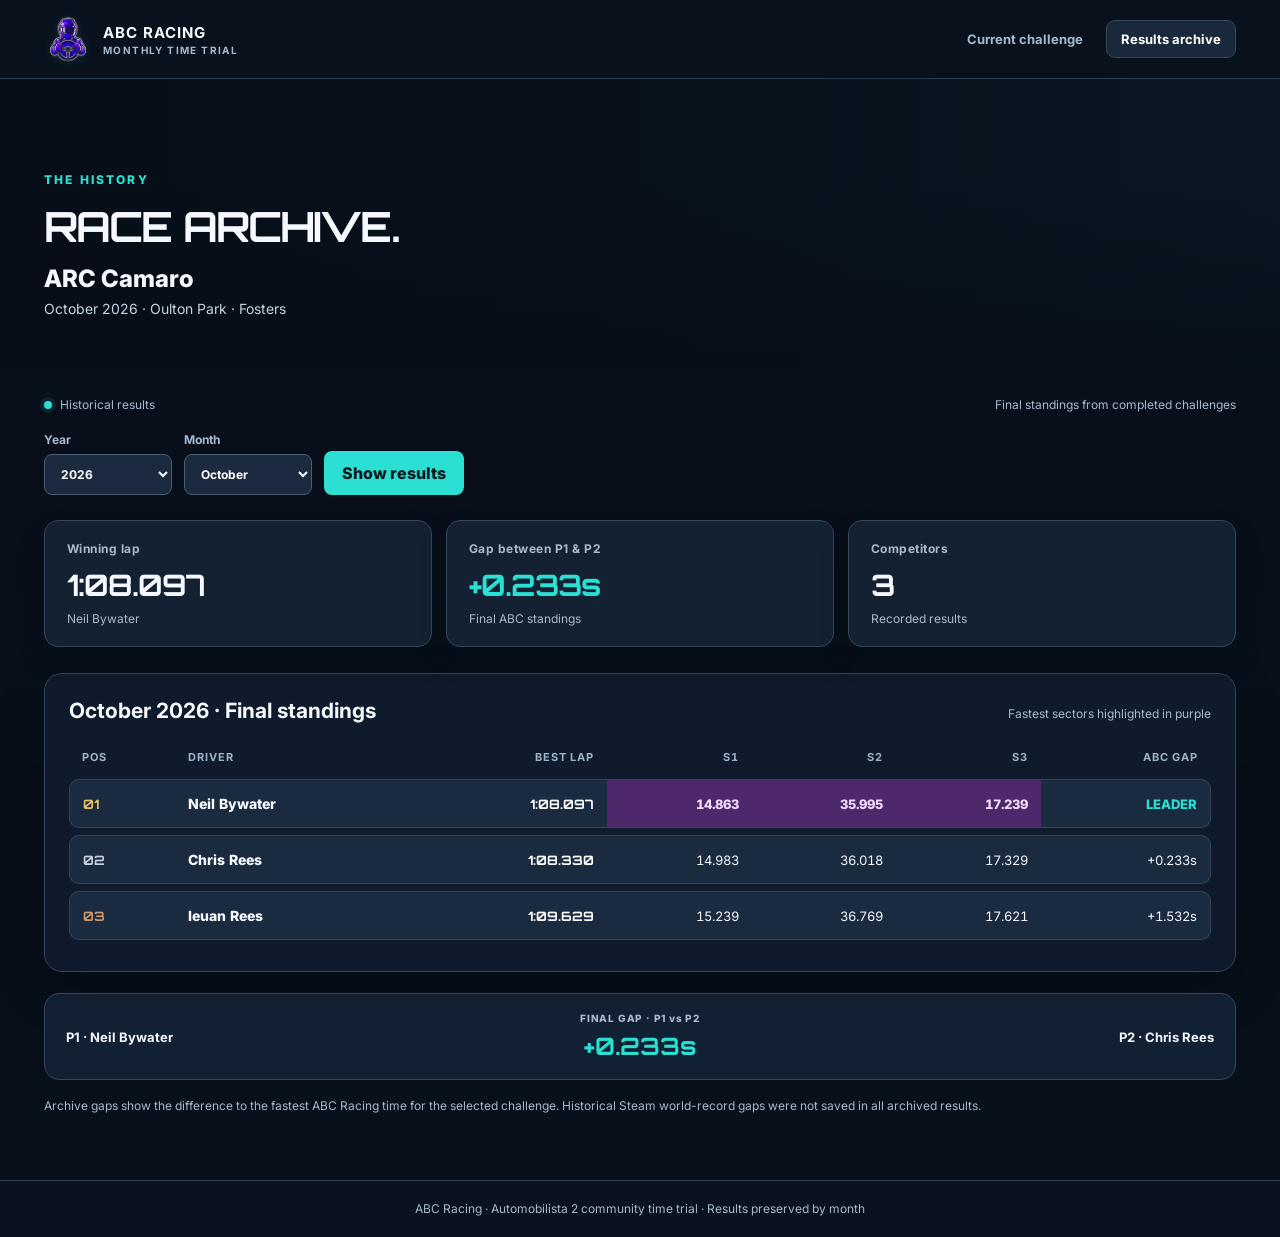
==== commit fbd65f3b: "Replace ABC placeholder with racing driver logo in site branding" ====
--- a/archive.html
+++ b/archive.html
@@ -8,6 +8,7 @@
   <link rel="preconnect" href="https://fonts.googleapis.com">
   <link rel="preconnect" href="https://fonts.gstatic.com" crossorigin>
   <link href="https://fonts.googleapis.com/css2?family=Inter:wght@400;500;600;700;800&family=Orbitron:wght@500;700;800&display=swap" rel="stylesheet">
+  <link rel="icon" type="image/png" href="assets/abc-racing-driver.png">
   <link rel="stylesheet" href="site.css">
   <script defer src="site.js"></script>
 </head>
@@ -15,7 +16,7 @@
   <a class="skip-link" href="#main">Skip to results</a>
   <nav class="site-nav" aria-label="Main navigation">
     <div class="nav-inner">
-      <a class="brand" href="index.html" aria-label="ABC Racing home"><span class="brand-mark">ABC</span><span class="brand-name"><strong>ABC RACING</strong><small>MONTHLY TIME TRIAL</small></span></a>
+      <a class="brand" href="index.html" aria-label="ABC Racing home"><img class="brand-mark" src="assets/abc-racing-driver.png" width="48" height="48" alt="" aria-hidden="true"><span class="brand-name"><strong>ABC RACING</strong><small>MONTHLY TIME TRIAL</small></span></a>
       <div class="nav-links"><a class="nav-link" href="index.html">Current challenge</a><a class="nav-link" aria-current="page" href="archive.html">Results archive</a></div>
     </div>
   </nav>
--- a/site.css
+++ b/site.css
@@ -27,7 +27,7 @@
 .site-nav { z-index: 3; position: relative; background: #09121eea; border-bottom: 1px solid #2c3c50; }
 .nav-inner { max-width: 1240px; margin: auto; padding: 15px 24px; display: flex; align-items: center; gap: 20px; justify-content: space-between; }
 .brand { text-decoration: none; display: inline-flex; gap: 11px; align-items: center; font-weight: 800; letter-spacing: .065em; }
-.brand-mark { display: grid; place-items: center; width: 39px; height: 39px; border-radius: 9px; background: var(--accent); color: #08131d; font: 900 15px var(--font-timing); letter-spacing: -1px; }
+.brand-mark { display: block; width: 48px; height: 48px; flex-shrink: 0; object-fit: contain; filter: drop-shadow(0 2px 6px rgba(43, 224, 211, 0.12)); }
 .brand-name strong { font-size: 15px; display: block; }
 .brand-name small { color: var(--muted); display: block; font-size: 10px; margin-top: 2px; letter-spacing: .14em; font-weight: 700; }
 .nav-links { display: flex; align-items: center; gap: 8px; }
@@ -126,7 +126,7 @@
 @media (max-width: 640px) {
   .nav-inner { padding: 11px 15px; }
   .brand-name strong { font-size: 13px; }
-  .brand-mark { width: 34px; height: 34px; font-size: 13px; }
+  .brand-mark { width: 39px; height: 39px; }
   .nav-link { padding: 9px 10px; font-size: 12px; }
   .page-hero { min-height: 255px; }
   .page-hero::before { background: linear-gradient(90deg, rgba(6,13,23,.92), rgba(6,13,23,.55)),linear-gradient(0deg,rgba(6,13,23,.8),transparent 65%); }
@@ -165,7 +165,7 @@
 @media (max-width: 360px) {
   .nav-inner { padding: 10px 8px; gap: 4px; }
   .brand { gap: 5px; }
-  .brand-mark { height: 30px; width: 30px; font-size: 12px; }
+  .brand-mark { height: 30px; width: 30px; }
   .brand-name strong { font-size: 11px; }
   .nav-link { padding: 7px 5px; font-size: 10px; }
 }
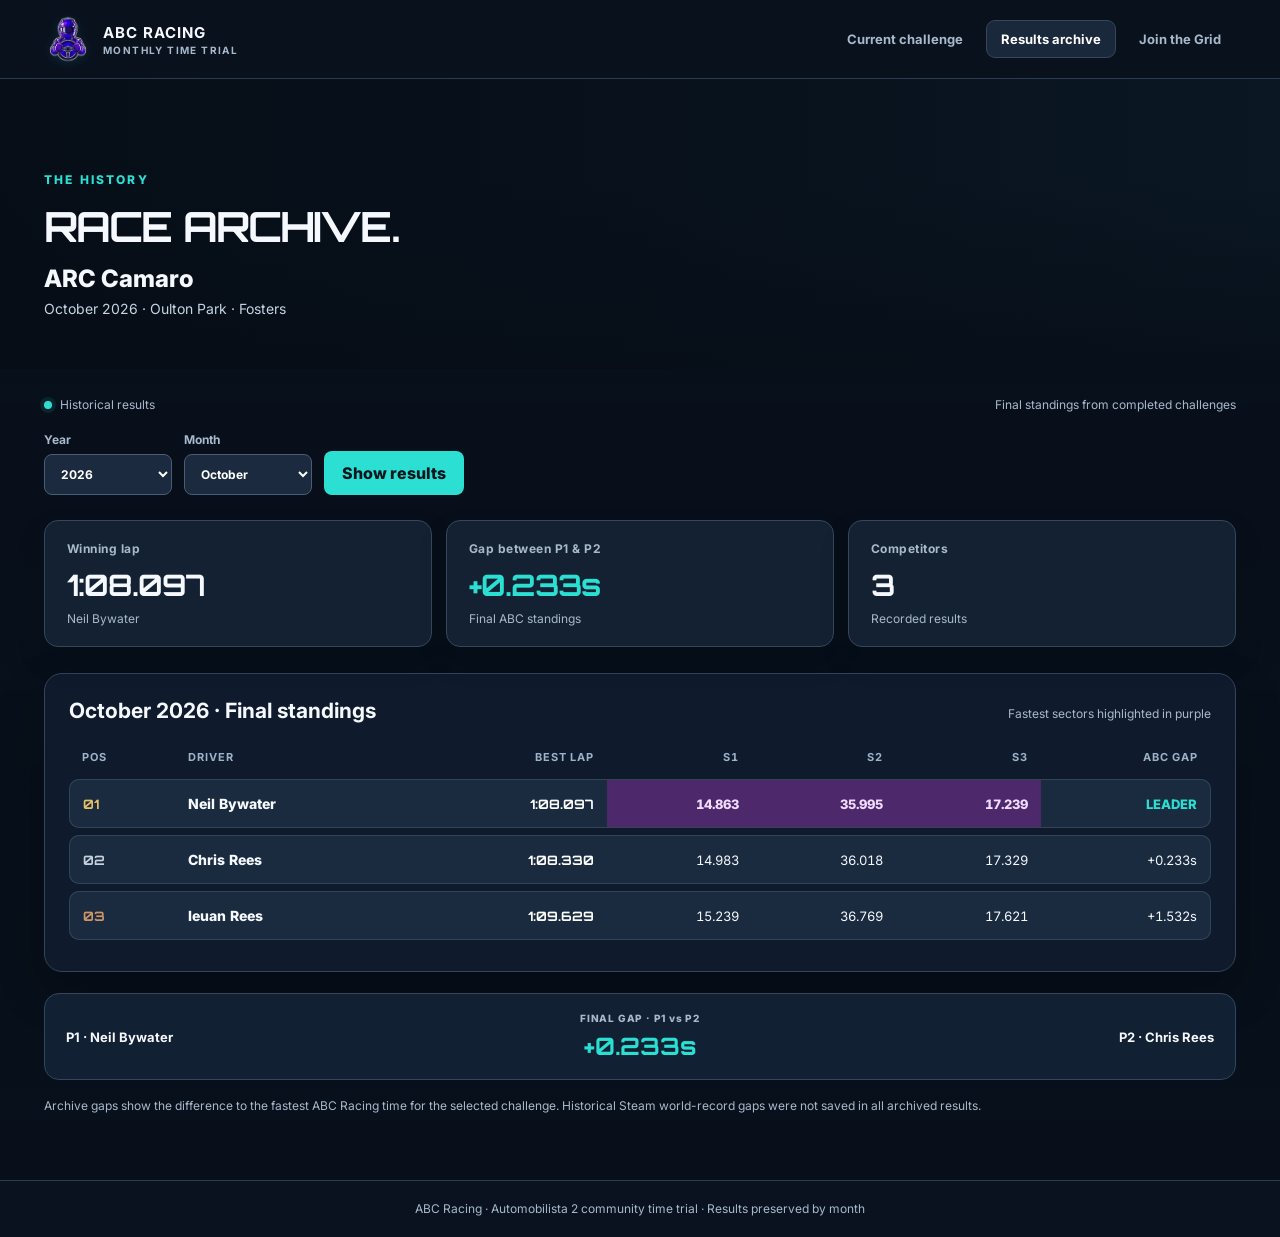
==== commit 35ef4cd7: "Prepare Join the Grid Steam registration page and responsive navigation" ====
--- a/archive.html
+++ b/archive.html
@@ -17,7 +17,7 @@
   <nav class="site-nav" aria-label="Main navigation">
     <div class="nav-inner">
       <a class="brand" href="index.html" aria-label="ABC Racing home"><img class="brand-mark" src="assets/abc-racing-driver.png" width="48" height="48" alt="" aria-hidden="true"><span class="brand-name"><strong>ABC RACING</strong><small>MONTHLY TIME TRIAL</small></span></a>
-      <div class="nav-links"><a class="nav-link" href="index.html">Current challenge</a><a class="nav-link" aria-current="page" href="archive.html">Results archive</a></div>
+      <div class="nav-links"><a class="nav-link" href="index.html">Current challenge</a><a class="nav-link" aria-current="page" href="archive.html">Results archive</a><a class="nav-link" href="join.html">Join the Grid</a></div>
     </div>
   </nav>
   <header class="page-hero">
--- a/site.css
+++ b/site.css
@@ -168,4 +168,19 @@
   .brand-mark { height: 30px; width: 30px; }
   .brand-name strong { font-size: 11px; }
   .nav-link { padding: 7px 5px; font-size: 10px; }
-}+}
+/* Join the Grid registration page and responsive three-link navigation. */
+.join-layout{display:grid;grid-template-columns:minmax(0,1.3fr) minmax(0,1fr);gap:18px}
+.join-panel,.join-info{min-width:0}
+.join-panel>p,.join-info p{color:#b6c9da;line-height:1.7;font-size:14px}
+.join-panel h2,.join-info h2{margin-bottom:18px}
+.join-info h3{font-size:15px;margin:20px 0 6px;color:#f5f8fd}
+.join-steps{display:grid;gap:12px;margin:28px 0}
+.join-steps>div{display:flex;align-items:center;gap:16px;background:#203147;border:1px solid #3c5369;border-radius:12px;padding:14px;color:#e5edf7;font-size:14px;line-height:1.5}
+.join-steps strong{color:#2be0d3;font:700 18px var(--font-timing)}
+.join-button{display:inline-flex;min-height:48px;align-items:center;justify-content:center;text-decoration:none;background:#2be0d3;color:#09111c;border-radius:10px;padding:13px 22px;font-weight:800}
+.join-button:hover{background:#66eee3}
+.join-button[aria-disabled="true"]{background:#33495e;color:#a7b9cc;cursor:not-allowed;pointer-events:none}
+.join-status{margin:14px 0 0;color:#a7b9cc!important}
+@media(max-width:800px){.join-layout{grid-template-columns:1fr}.nav-inner{flex-wrap:wrap;gap:10px}.nav-links{width:100%;justify-content:space-between}.nav-link{text-align:center;flex:1;white-space:normal}}
+@media(max-width:360px){.nav-link{padding:8px 5px;font-size:10px}}
